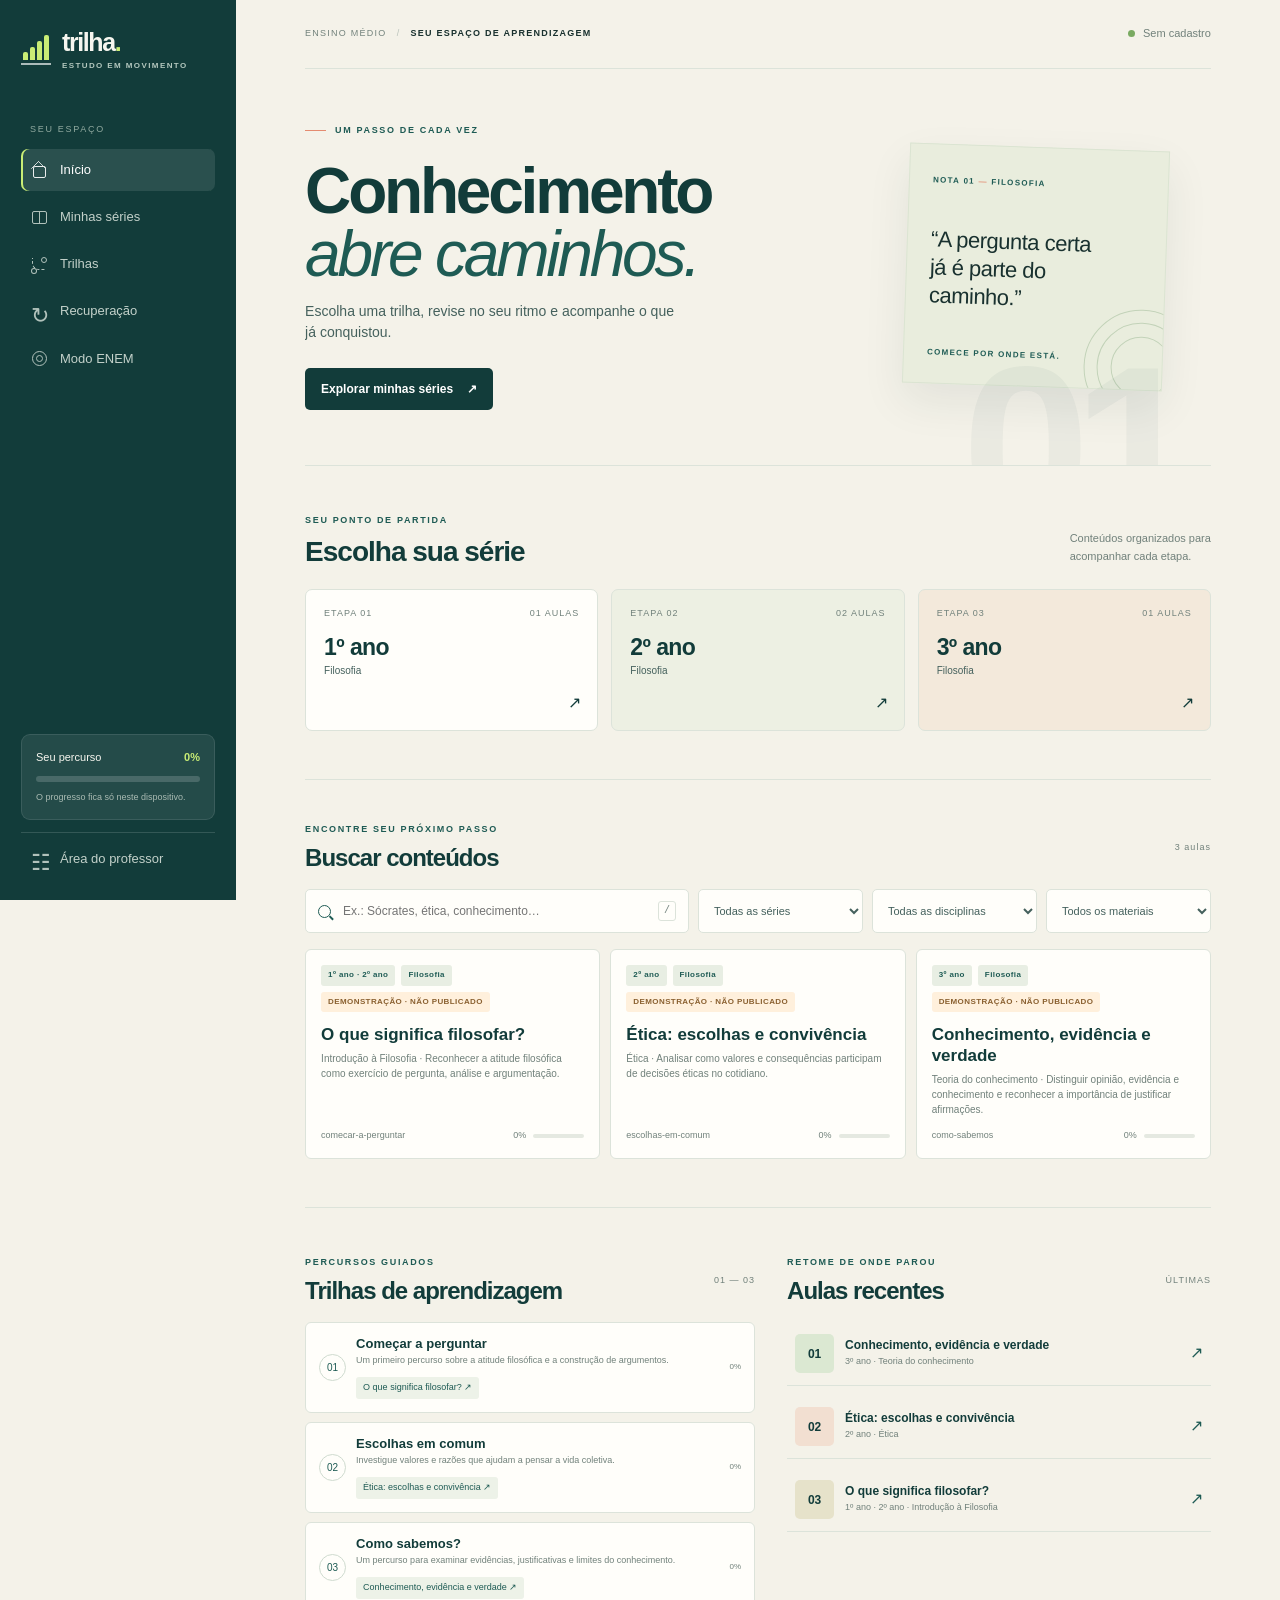
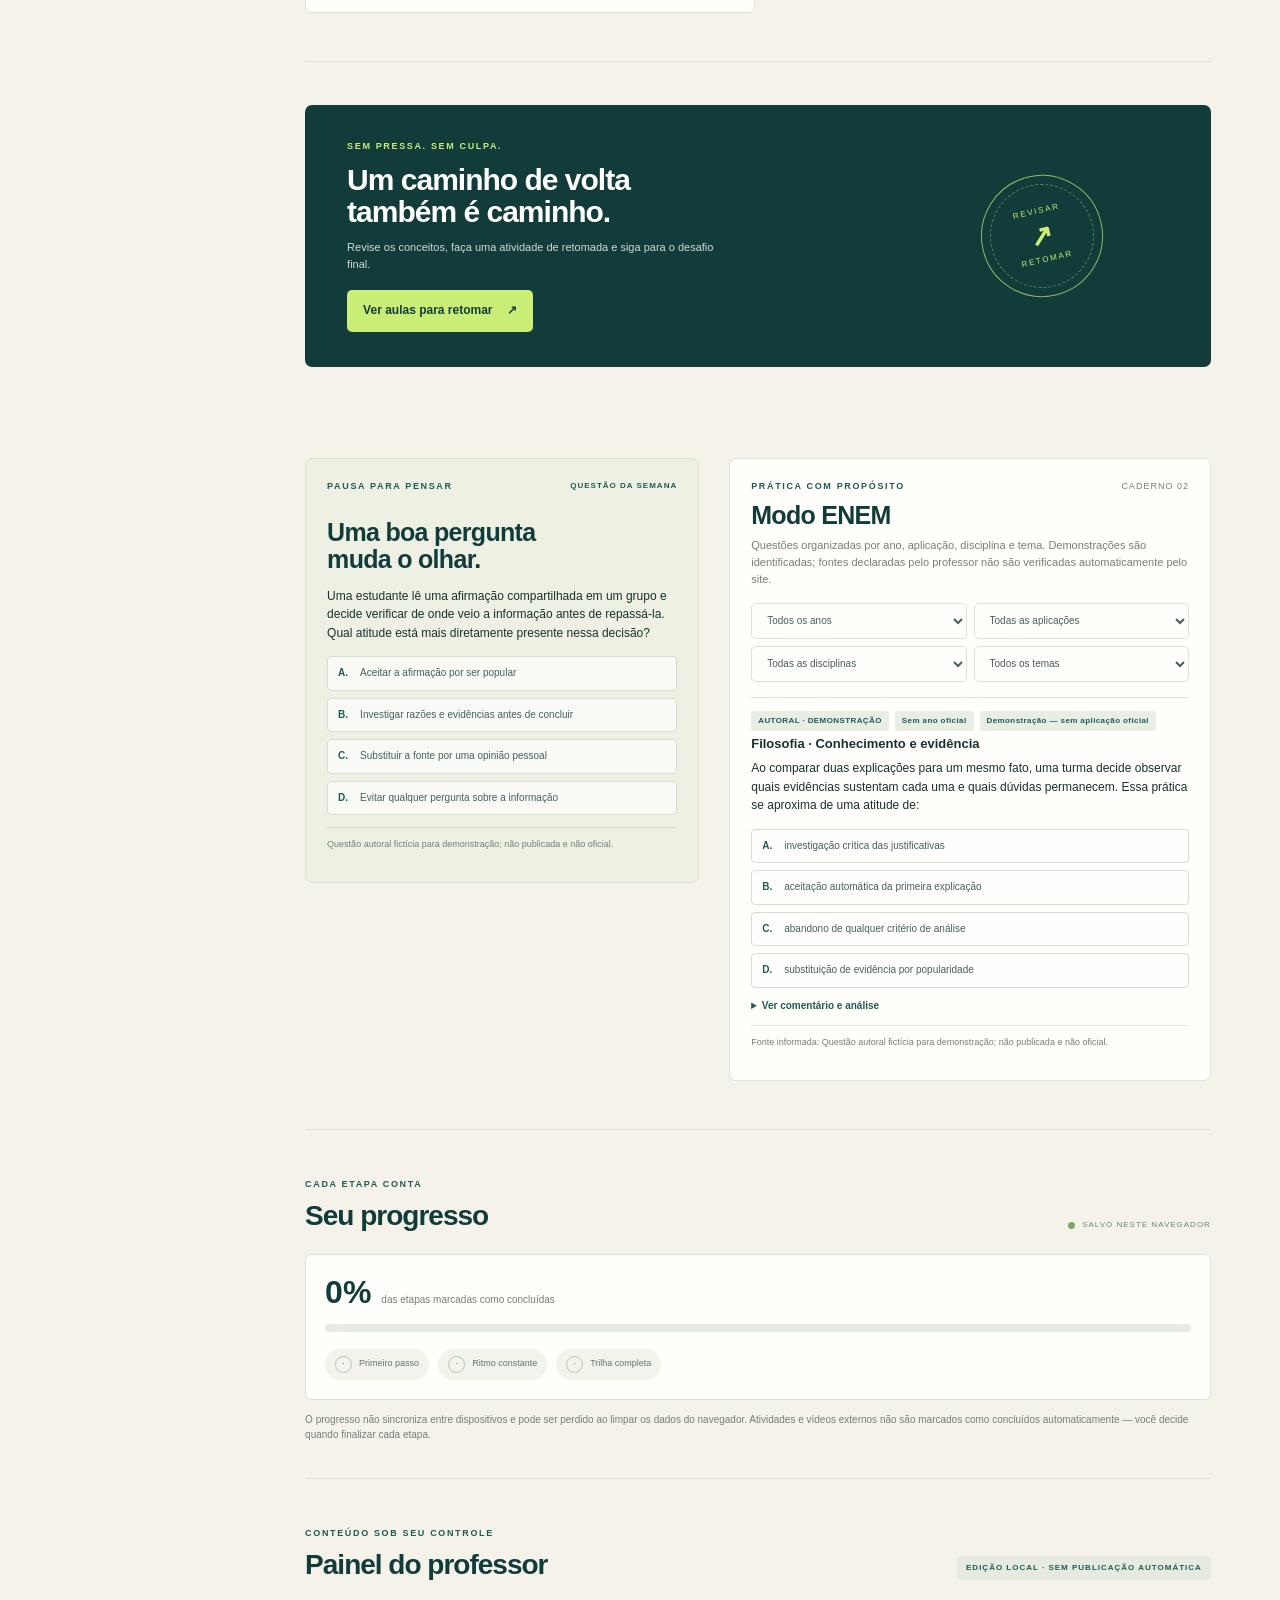
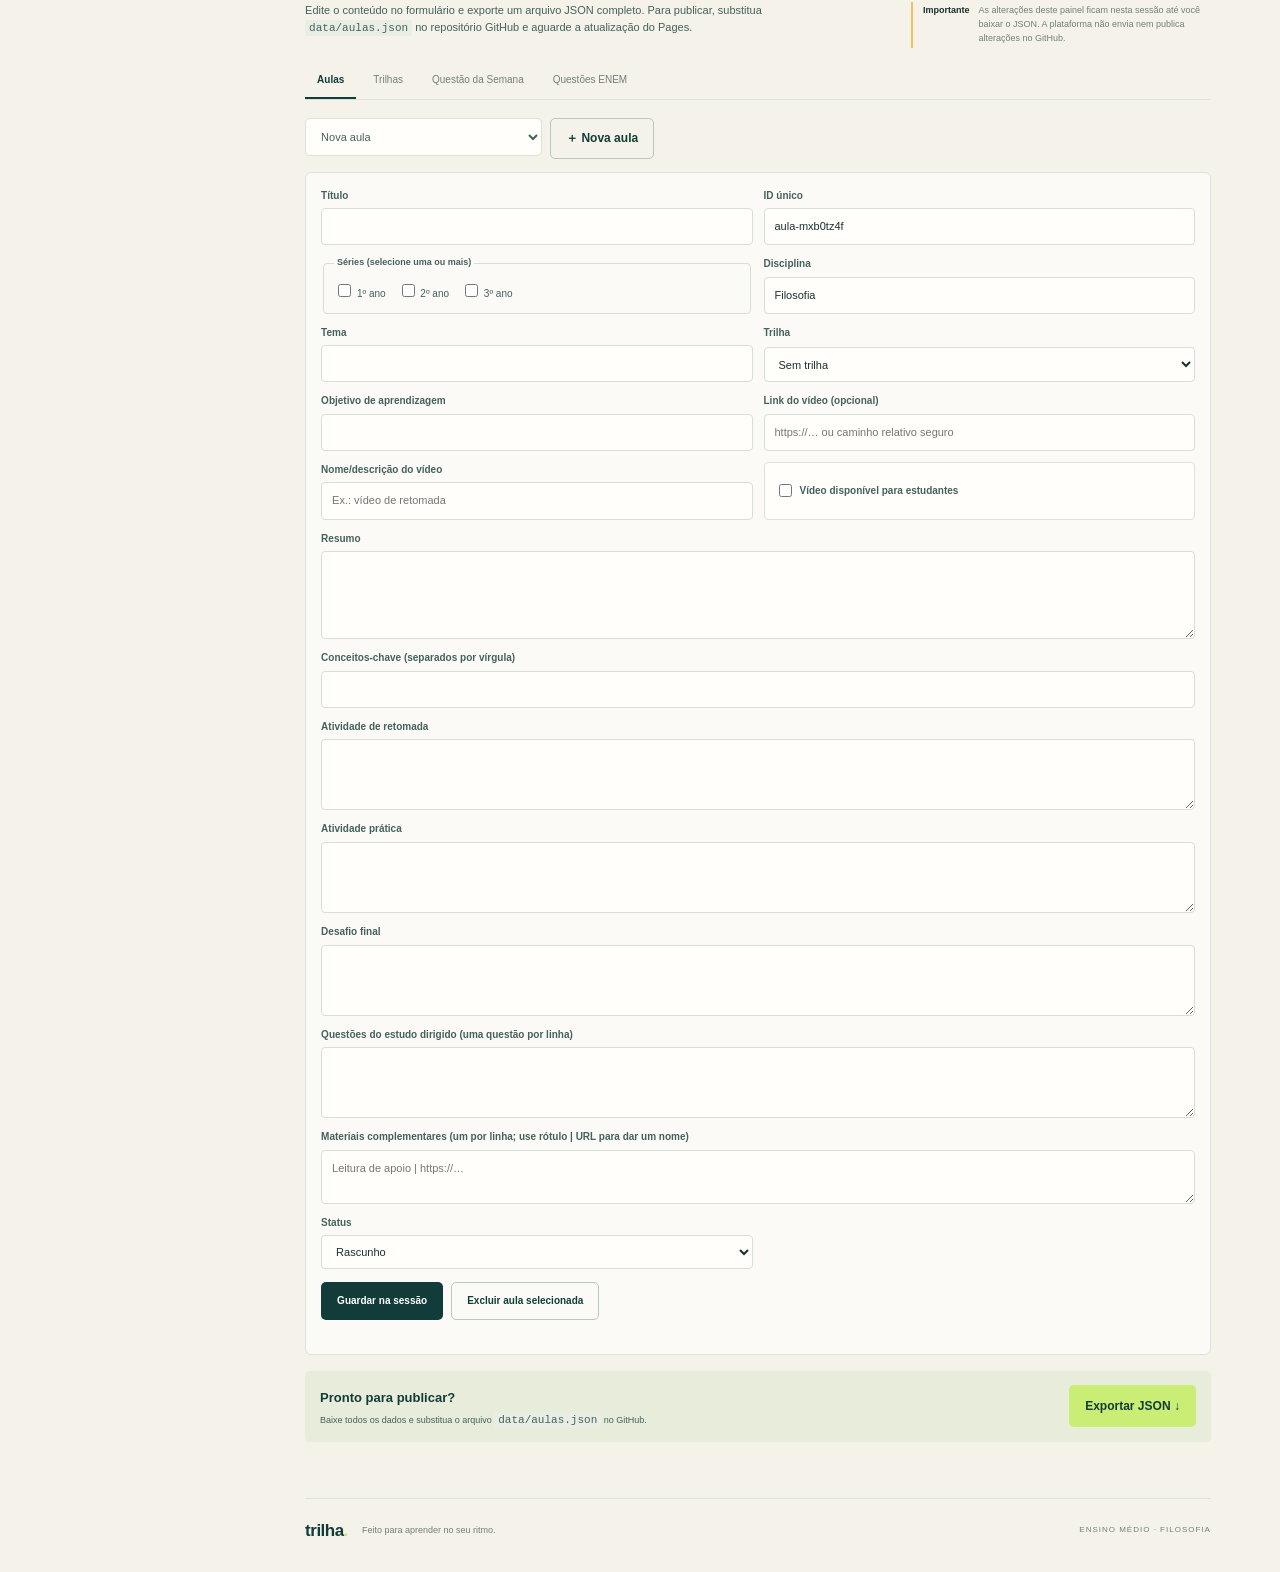
==== index.html @ 4a71173e "Build Trilha static learning platform" ====
<!doctype html>
<html lang="pt-BR">
<head>
  <meta charset="utf-8">
  <meta name="viewport" content="width=device-width, initial-scale=1">
  <meta name="theme-color" content="#123c3a">
  <meta name="description" content="Trilhas de estudo, revisão e prática para o Ensino Médio.">
  <title>Trilha — aprender no seu ritmo</title>
  <link rel="icon" href="assets/trilha-mark.svg" type="image/svg+xml">
  <link rel="stylesheet" href="css/styles.css">
  <script src="js/app.js" defer></script>
</head>
<body>
  <a class="skip-link" href="#conteudo">Pular para o conteúdo</a>
  <div class="app-shell">
    <aside class="sidebar" aria-label="Navegação principal">
      <a class="brand" href="./" aria-label="Trilha — início">
        <span class="brand-mark" aria-hidden="true"><i></i><i></i><i></i><i></i></span>
        <span>trilha<span class="brand-period">.</span><small>ESTUDO EM MOVIMENTO</small></span>
      </a>
      <div class="nav-caption">SEU ESPAÇO</div>
      <nav class="primary-nav">
        <a class="nav-link active" href="#inicio"><span class="nav-icon icon-home" aria-hidden="true"></span>Início</a>
        <a class="nav-link" href="#series"><span class="nav-icon icon-book" aria-hidden="true"></span>Minhas séries</a>
        <a class="nav-link" href="#trilhas"><span class="nav-icon icon-path" aria-hidden="true"></span>Trilhas</a>
        <a class="nav-link" href="#recuperacao"><span class="nav-icon icon-refresh" aria-hidden="true"></span>Recuperação</a>
        <a class="nav-link" href="#enem"><span class="nav-icon icon-target" aria-hidden="true"></span>Modo ENEM</a>
      </nav>
      <div class="sidebar-bottom">
        <div class="mini-progress">
          <div class="mini-progress-top"><span>Seu percurso</span><strong id="sidebar-progress">0%</strong></div>
          <div class="progress-track"><span id="sidebar-progress-bar"></span></div>
          <p>O progresso fica só neste dispositivo.</p>
        </div>
        <a class="teacher-link" href="#professor"><span class="nav-icon icon-sliders" aria-hidden="true"></span>Área do professor</a>
      </div>
    </aside>

    <main id="conteudo" class="main-content">
      <header class="topbar" id="inicio">
        <div class="breadcrumbs"><span>ENSINO MÉDIO</span><span class="crumb-dot">/</span><strong>SEU ESPAÇO DE APRENDIZAGEM</strong></div>
        <div class="topbar-right"><span class="status-dot"></span><span>Sem cadastro</span><button class="menu-toggle" type="button" aria-label="Abrir navegação" aria-expanded="false">Menu</button></div>
      </header>

      <section class="hero-section">
        <div class="hero-copy">
          <span class="eyebrow"><span class="eyebrow-line"></span> UM PASSO DE CADA VEZ</span>
          <h1>Conhecimento<br><em>abre caminhos.</em></h1>
          <p>Escolha uma trilha, revise no seu ritmo e acompanhe o que já conquistou.</p>
          <a class="button button-dark" href="#series">Explorar minhas séries <span aria-hidden="true">↗</span></a>
        </div>
        <div class="hero-note" aria-label="Lembrete de estudo">
          <span class="note-index">NOTA 01 <span>—</span> FILOSOFIA</span>
          <p>“A pergunta certa<br>já é parte do caminho.”</p>
          <span class="note-foot">COMECE POR ONDE ESTÁ.</span>
          <span class="note-orbit" aria-hidden="true"></span>
        </div>
        <div class="hero-number" aria-hidden="true">01</div>
      </section>

      <section class="section-block series-block" id="series">
        <div class="section-heading">
          <div><span class="eyebrow">SEU PONTO DE PARTIDA</span><h2>Escolha sua série</h2></div>
          <p>Conteúdos organizados para<br>acompanhar cada etapa.</p>
        </div>
        <div class="series-grid" id="series-grid" aria-live="polite"></div>
      </section>

      <section class="section-block search-section" id="buscar">
        <div class="section-heading compact-heading">
          <div><span class="eyebrow">ENCONTRE SEU PRÓXIMO PASSO</span><h2>Buscar conteúdos</h2></div>
          <span class="result-count" id="search-count">Todos os conteúdos</span>
        </div>
        <form id="search-form" class="search-tools" role="search">
          <label class="search-box"><span class="search-symbol" aria-hidden="true"></span><span class="sr-only">Buscar por tema, filósofo ou palavra-chave</span><input id="search-input" type="search" placeholder="Ex.: Sócrates, ética, conhecimento…" autocomplete="off"><kbd>/</kbd></label>
          <label class="filter-label"><span class="sr-only">Filtrar por série</span><select id="filter-grade"><option value="">Todas as séries</option><option value="1º ano">1º ano</option><option value="2º ano">2º ano</option><option value="3º ano">3º ano</option></select></label>
          <label class="filter-label"><span class="sr-only">Filtrar por disciplina</span><select id="filter-subject"><option value="">Todas as disciplinas</option></select></label>
          <label class="filter-label"><span class="sr-only">Filtrar por material</span><select id="filter-type"><option value="">Todos os materiais</option><option value="vídeo">Vídeo</option><option value="atividade">Atividade</option><option value="resumo">Resumo</option><option value="recuperação">Recuperação</option><option value="desafio">Desafio</option><option value="material">Material complementar</option></select></label>
        </form>
        <div id="search-results" class="lesson-list" aria-live="polite"></div>
      </section>

      <section class="section-block dashboard-grid">
        <div class="section-column" id="trilhas">
          <div class="section-heading compact-heading"><div><span class="eyebrow">PERCURSOS GUIADOS</span><h2>Trilhas de aprendizagem</h2></div><span class="section-index">01 — 03</span></div>
          <div id="tracks-list" class="track-list"></div>
        </div>
        <div class="section-column recent-column">
          <div class="section-heading compact-heading"><div><span class="eyebrow">RETOME DE ONDE PAROU</span><h2>Aulas recentes</h2></div><span class="section-index">ÚLTIMAS</span></div>
          <div id="recent-lessons" class="recent-list"></div>
        </div>
      </section>

      <section class="section-block recovery-section" id="recuperacao">
        <div class="recovery-copy"><span class="eyebrow eyebrow-light">SEM PRESSA. SEM CULPA.</span><h2>Um caminho de volta<br>também é caminho.</h2><p>Revise os conceitos, faça uma atividade de retomada e siga para o desafio final.</p><a class="button button-light" href="#buscar" data-filter-recovery>Ver aulas para retomar <span aria-hidden="true">↗</span></a></div>
        <div class="recovery-stamp" aria-hidden="true"><span>REVISAR</span><b>↗</b><span>RETOMAR</span></div>
      </section>

      <section class="section-block question-enem-grid">
        <div class="weekly-card" id="questao-semana">
          <div class="card-topline"><span class="eyebrow">PAUSA PARA PENSAR</span><span class="week-tag">QUESTÃO DA SEMANA</span></div>
          <h2>Uma boa pergunta<br>muda o olhar.</h2>
          <div id="weekly-question"></div>
        </div>
        <div class="enem-card" id="enem">
          <div class="card-topline"><span class="eyebrow">PRÁTICA COM PROPÓSITO</span><span class="section-index">CADERNO 02</span></div>
          <h2>Modo ENEM</h2>
          <p>Questões organizadas por ano, aplicação, disciplina e tema. Demonstrações são identificadas; fontes declaradas pelo professor não são verificadas automaticamente pelo site.</p>
          <div class="enem-filters">
            <label><span class="sr-only">Filtrar questões ENEM por ano</span><select id="enem-year"><option value="">Todos os anos</option></select></label>
            <label><span class="sr-only">Filtrar questões ENEM por aplicação</span><select id="enem-application"><option value="">Todas as aplicações</option></select></label>
            <label><span class="sr-only">Filtrar questões ENEM por disciplina</span><select id="enem-subject"><option value="">Todas as disciplinas</option></select></label>
            <label><span class="sr-only">Filtrar questões ENEM por tema</span><select id="enem-topic"><option value="">Todos os temas</option></select></label>
          </div>
          <div id="enem-questions" class="enem-question-list"></div>
        </div>
      </section>

      <section class="section-block progress-section" id="progresso">
        <div class="section-heading"><div><span class="eyebrow">CADA ETAPA CONTA</span><h2>Seu progresso</h2></div><span class="local-label"><span class="status-dot"></span> SALVO NESTE NAVEGADOR</span></div>
        <div class="progress-panel"><div class="progress-summary"><strong id="progress-percent">0%</strong><span>das etapas marcadas como concluídas</span></div><div class="progress-track progress-track-large"><span id="overall-progress-bar"></span></div><div class="achievement-row" id="achievements"></div></div>
        <p class="privacy-note">O progresso não sincroniza entre dispositivos e pode ser perdido ao limpar os dados do navegador. Atividades e vídeos externos não são marcados como concluídos automaticamente — você decide quando finalizar cada etapa.</p>
      </section>

      <section class="section-block teacher-section" id="professor">
        <div class="section-heading"><div><span class="eyebrow">CONTEÚDO SOB SEU CONTROLE</span><h2>Painel do professor</h2></div><span class="teacher-tag">EDIÇÃO LOCAL · SEM PUBLICAÇÃO AUTOMÁTICA</span></div>
        <div class="teacher-intro"><p>Edite o conteúdo no formulário e exporte um arquivo JSON completo. Para publicar, substitua <code>data/aulas.json</code> no repositório GitHub e aguarde a atualização do Pages.</p><div class="teacher-warning"><strong>Importante</strong><span>As alterações deste painel ficam nesta sessão até você baixar o JSON. A plataforma não envia nem publica alterações no GitHub.</span></div></div>
        <div class="teacher-tabs" role="tablist" aria-label="Ferramentas do professor"><button class="teacher-tab active" id="tab-lessons" type="button" role="tab" aria-controls="panel-lessons" aria-selected="true" tabindex="0" data-tab="lessons">Aulas</button><button class="teacher-tab" id="tab-tracks" type="button" role="tab" aria-controls="panel-tracks" aria-selected="false" tabindex="-1" data-tab="tracks">Trilhas</button><button class="teacher-tab" id="tab-weekly" type="button" role="tab" aria-controls="panel-weekly" aria-selected="false" tabindex="-1" data-tab="weekly">Questão da Semana</button><button class="teacher-tab" id="tab-enem-editor" type="button" role="tab" aria-controls="panel-enem-editor" aria-selected="false" tabindex="-1" data-tab="enem-editor">Questões ENEM</button></div>
        <div class="teacher-panel active" id="panel-lessons" role="tabpanel" aria-labelledby="tab-lessons" tabindex="0">
          <div class="editor-toolbar"><label class="filter-label"><span class="sr-only">Selecionar aula para editar</span><select id="edit-lesson-select"><option value="">Nova aula</option></select></label><button class="button button-outline" id="new-lesson-button" type="button">＋ Nova aula</button></div>
          <form id="lesson-form" class="editor-form">
            <div class="form-grid">
              <label>Título<input name="title" required maxlength="120"></label><label>ID único<input name="id" required pattern="[a-z0-9-]+" title="Use letras minúsculas, números e hífens" maxlength="80"></label>
              <fieldset class="grade-field"><legend>Séries (selecione uma ou mais)</legend><label><input type="checkbox" name="grades" value="1º ano"> 1º ano</label><label><input type="checkbox" name="grades" value="2º ano"> 2º ano</label><label><input type="checkbox" name="grades" value="3º ano"> 3º ano</label></fieldset>
              <label>Disciplina<input name="discipline" required value="Filosofia"></label><label>Tema<input name="topic" required></label><label>Trilha<select name="trackId" id="lesson-track-select"><option value="">Sem trilha</option></select></label><label>Objetivo de aprendizagem<input name="objective"></label>
              <label>Link do vídeo (opcional)<input name="videoUrl" type="text" placeholder="https://… ou caminho relativo seguro"></label><label>Nome/descrição do vídeo<input name="videoLabel" placeholder="Ex.: vídeo de retomada"></label><label class="video-published-field"><input name="videoPublished" type="checkbox"> Vídeo disponível para estudantes</label>
              <label class="full-field">Resumo<textarea name="summary" rows="4" required></textarea></label><label class="full-field">Conceitos-chave (separados por vírgula)<input name="keyConcepts"></label>
              <label class="full-field">Atividade de retomada<textarea name="recovery" rows="3"></textarea></label><label class="full-field">Atividade prática<textarea name="activity" rows="3"></textarea></label><label class="full-field">Desafio final<textarea name="challenge" rows="3"></textarea></label>
              <label class="full-field">Questões do estudo dirigido (uma questão por linha)<textarea name="studyQuestions" rows="3"></textarea></label><label class="full-field">Materiais complementares (um por linha; use rótulo | URL para dar um nome)<textarea name="materials" rows="2" placeholder="Leitura de apoio | https://…"></textarea></label>
              <label>Status<select name="status"><option value="demo">Demonstração</option><option value="published">Publicado</option><option value="draft">Rascunho</option></select></label>
            </div>
            <div class="form-actions"><button class="button button-dark" type="submit">Guardar na sessão</button><button class="button button-outline" type="button" id="delete-lesson-button">Excluir aula selecionada</button></div>
            <p class="form-feedback" id="lesson-feedback" aria-live="polite"></p>
          </form>
        </div>
        <div class="teacher-panel" id="panel-tracks" role="tabpanel" aria-labelledby="tab-tracks" tabindex="0" hidden>
          <div class="editor-toolbar"><label class="filter-label"><span class="sr-only">Selecionar trilha para editar</span><select id="edit-track-select"><option value="">Nova trilha</option></select></label><button class="button button-outline" id="new-track-button" type="button">＋ Nova trilha</button></div>
          <form id="track-form" class="editor-form"><div class="form-grid"><label>ID único<input name="id" required pattern="[a-z0-9-]+" title="Use letras minúsculas, números e hífens"></label><label>Título<input name="title" required maxlength="120"></label><label>Disciplina<input name="discipline" required></label><fieldset class="grade-field"><legend>Séries desta trilha</legend><label><input type="checkbox" name="trackGrades" value="1º ano"> 1º ano</label><label><input type="checkbox" name="trackGrades" value="2º ano"> 2º ano</label><label><input type="checkbox" name="trackGrades" value="3º ano"> 3º ano</label></fieldset><label class="full-field">Descrição<textarea name="description" rows="3"></textarea></label><fieldset class="grade-field full-field"><legend>Aulas da trilha (uma aula pode pertencer a uma trilha)</legend><div id="track-lesson-options" class="track-lesson-options"></div></fieldset><label>Status<select name="status"><option value="demo">Demonstração</option><option value="published">Publicado</option><option value="draft">Rascunho</option></select></label></div><div class="form-actions"><button class="button button-dark" type="submit">Guardar trilha na sessão</button><button class="button button-outline" id="delete-track-button" type="button">Excluir trilha selecionada</button></div><p class="form-feedback" id="track-feedback" aria-live="polite"></p></form>
        </div>
        <div class="teacher-panel" id="panel-weekly" role="tabpanel" aria-labelledby="tab-weekly" tabindex="0" hidden>
          <form id="weekly-form" class="editor-form"><div class="form-grid"><label class="full-field">Enunciado<textarea name="prompt" rows="3" required></textarea></label><label class="full-field">Alternativas (uma por linha)<textarea name="options" rows="4" required></textarea></label><label>Índice da resposta correta (começa em 1)<input name="correctIndex" type="number" min="1" required></label><label>Fonte ou identificação da demonstração<input name="source" required></label><label class="full-field">Comentário explicativo<textarea name="explanation" rows="3" required></textarea></label></div><div class="form-actions"><button class="button button-dark" type="submit">Atualizar questão</button></div><p class="form-feedback" id="weekly-feedback" aria-live="polite"></p></form>
        </div>
        <div class="teacher-panel" id="panel-enem-editor" role="tabpanel" aria-labelledby="tab-enem-editor" tabindex="0" hidden>
          <form id="enem-form" class="editor-form"><div class="form-grid"><label class="full-field">Enunciado<textarea name="prompt" rows="3" required></textarea></label><label class="full-field">Alternativas (uma por linha)<textarea name="options" rows="4" required></textarea></label><label>Índice da resposta correta<input name="correctIndex" type="number" min="1" required></label><label>Ano (vazio se autoral)<input name="year" type="number" min="1998" max="2100"></label><label>Aplicação<input name="application" placeholder="Ex.: regular, PPL, digital"></label><label>Disciplina<input name="discipline" required></label><label>Tema<input name="topic" required></label><label>Tipo<select name="provenance"><option value="autoral">Questão autoral</option><option value="oficial">Declarada oficial</option></select></label><label class="full-field">Referência da fonte (oficial: INEP/domínio gov.br + ENEM + ano + nº da questão/item; não verificada automaticamente)<input name="source" placeholder="INEP, ENEM 2024, aplicação regular, caderno 1, questão 12; ou URL gov.br com referência do item"></label><label class="full-field">Comentário explicativo<textarea name="explanation" rows="3"></textarea></label><label class="full-field">Análise das alternativas (uma por linha; opcional)<textarea name="analysis" rows="3"></textarea></label></div><div class="form-actions"><button class="button button-dark" type="submit">Adicionar questão</button></div><p class="form-feedback" id="enem-feedback" aria-live="polite"></p></form><div id="teacher-enem-list" class="teacher-enem-list"></div></div>
        <div class="export-row"><div><strong>Pronto para publicar?</strong><p>Baixe todos os dados e substitua o arquivo <code>data/aulas.json</code> no GitHub.</p></div><button class="button button-accent" id="export-json" type="button">Exportar JSON ↓</button></div>
        <div id="export-feedback" class="export-feedback" role="status" aria-live="polite"></div>
      </section>

      <footer class="site-footer"><a class="footer-brand" href="./">trilha<span>.</span></a><p>Feito para aprender no seu ritmo.</p><span>ENSINO MÉDIO · FILOSOFIA</span></footer>
    </main>
  </div>
</body>
</html>
---- css/styles.css ----
:root{--ink:#19312f;--ink-2:#45615d;--green:#123c3a;--green-2:#1e5b54;--lime:#c9ed75;--paper:#f4f2e9;--white:#fffefa;--line:#dce3da;--coral:#e48b70;--ochre:#efc45f;--muted:#71817b;--shadow:0 18px 44px rgba(22,53,49,.08);--sans:Inter,"Avenir Next",Avenir,"Segoe UI",sans-serif;--display:Outfit,"Avenir Next",Avenir,"Segoe UI",sans-serif}
*{box-sizing:border-box}html{scroll-behavior:smooth;scroll-padding-top:88px}body{margin:0;background:var(--paper);color:var(--ink);font:16px/1.55 var(--sans);-webkit-font-smoothing:antialiased}a{color:inherit}button,input,select,textarea{font:inherit}button,a,select,input{outline-offset:3px}button{cursor:pointer}.skip-link{position:fixed;left:12px;top:-60px;z-index:1000;padding:10px 14px;background:var(--lime);color:var(--green)}.skip-link:focus{top:12px}.sr-only{position:absolute;width:1px;height:1px;padding:0;margin:-1px;overflow:hidden;clip:rect(0,0,0,0);white-space:nowrap;border:0}.app-shell{min-height:100vh}.sidebar{width:236px;position:fixed;inset:0 auto 0 0;background:var(--green);color:#f7f6ef;display:flex;flex-direction:column;padding:30px 21px 20px;z-index:20}.brand{display:flex;align-items:center;gap:11px;text-decoration:none;font:700 25px/1 var(--display);letter-spacing:-1.4px}.brand small{display:block;margin-top:7px;color:#b4c8bf;font:600 8px/1 var(--sans);letter-spacing:1.4px}.brand-period,.footer-brand span{color:var(--lime)}.brand-mark{width:30px;height:30px;display:flex;align-items:flex-end;gap:2px;border-bottom:2px solid rgba(255,255,255,.65);padding:0 2px 3px}.brand-mark i{display:block;width:5px;background:var(--lime);border-radius:2px 2px 0 0}.brand-mark i:nth-child(1){height:8px}.brand-mark i:nth-child(2){height:13px}.brand-mark i:nth-child(3){height:19px}.brand-mark i:nth-child(4){height:25px}.nav-caption{font-size:9px;letter-spacing:1.7px;color:#91aaa0;margin:53px 0 12px 9px}.primary-nav{display:grid;gap:5px}.nav-link,.teacher-link{display:flex;align-items:center;gap:12px;padding:11px 10px;text-decoration:none;color:#c3d1ca;border-radius:7px;font-size:13px;transition:background .16s,color .16s}.nav-link:hover,.nav-link.active{background:rgba(255,255,255,.1);color:#fff}.nav-link.active{box-shadow:inset 2px 0 var(--lime)}.nav-icon{display:inline-block;position:relative;width:17px;height:17px;flex:none;opacity:.9}.icon-home:before{content:"";position:absolute;inset:4px 2px 1px;border:1.5px solid currentColor;border-radius:2px}.icon-home:after{content:"";position:absolute;left:2px;top:1px;width:10px;height:10px;border-left:1.5px solid currentColor;border-top:1.5px solid currentColor;transform:rotate(45deg);border-radius:1px}.icon-book:before{content:"";position:absolute;inset:2px 1px;border:1.5px solid currentColor;border-radius:2px}.icon-book:after{content:"";position:absolute;left:8px;top:3px;height:12px;border-left:1px solid currentColor}.icon-path:before{content:"";position:absolute;left:1px;top:2px;width:12px;height:11px;border-left:1.5px dashed currentColor;border-bottom:1.5px dashed currentColor;border-radius:0 0 0 7px}.icon-path:after{content:"";position:absolute;right:1px;top:1px;width:4px;height:4px;border:1px solid currentColor;border-radius:50%;box-shadow:-10px 11px 0 -1px var(--green),-10px 11px 0 0 currentColor}.icon-refresh:before{content:"↻";position:absolute;inset:-4px 0 0;font-size:22px}.icon-target:before{content:"";position:absolute;inset:1px;border:1.5px solid currentColor;border-radius:50%}.icon-target:after{content:"";position:absolute;inset:5px;border:1.5px solid currentColor;border-radius:50%}.icon-sliders:before{content:"☷";position:absolute;inset:-4px 0 0;font-size:22px}.sidebar-bottom{margin-top:auto}.mini-progress{background:rgba(255,255,255,.08);border:1px solid rgba(255,255,255,.1);padding:14px;border-radius:9px;margin-bottom:12px}.mini-progress-top{display:flex;justify-content:space-between;font-size:11px}.mini-progress-top strong{color:var(--lime)}.mini-progress p{margin:9px 0 0;font-size:9px;color:#aabbb3}.progress-track{height:6px;background:rgba(24,49,47,.12);border-radius:99px;overflow:hidden}.mini-progress .progress-track{margin-top:10px;background:rgba(255,255,255,.17)}.progress-track>span{height:100%;width:0;display:block;background:var(--lime);border-radius:99px;transition:width .3s}.teacher-link{border-top:1px solid rgba(255,255,255,.14);border-radius:0;padding-top:16px}.main-content{margin-left:236px;max-width:1510px;padding:0 5.4vw 0}.topbar{height:69px;display:flex;align-items:center;justify-content:space-between;border-bottom:1px solid var(--line);font-size:9px;letter-spacing:1.25px;color:var(--muted)}.breadcrumbs{display:flex;gap:10px;align-items:center}.breadcrumbs strong{color:var(--ink);font-weight:700}.crumb-dot{color:#b8c2ba}.topbar-right{display:flex;align-items:center;gap:8px;letter-spacing:0;font-size:11px}.status-dot{width:7px;height:7px;background:#79aa61;border-radius:50%;display:inline-block}.menu-toggle{display:none}.hero-section{position:relative;min-height:370px;display:flex;align-items:center;justify-content:space-between;overflow:hidden;border-bottom:1px solid var(--line)}.hero-copy{padding:55px 0;position:relative;z-index:1}.eyebrow{display:flex;align-items:center;gap:9px;color:var(--green-2);font-size:9px;font-weight:700;letter-spacing:1.65px}.eyebrow-line{width:21px;height:1px;background:var(--coral)}h1,h2,h3,p{margin-top:0}h1{font:600 clamp(42px,5vw,68px)/.99 var(--display);letter-spacing:-3.2px;margin:22px 0 14px;color:var(--green)}h1 em{font-weight:500;color:var(--green-2)}.hero-copy>p{max-width:370px;color:var(--ink-2);font-size:14px;margin-bottom:24px}.button{border:1px solid transparent;border-radius:5px;min-height:42px;padding:10px 15px;display:inline-flex;align-items:center;justify-content:center;gap:14px;text-decoration:none;font-size:12px;font-weight:650;transition:transform .15s,background .15s,color .15s}.button:hover{transform:translateY(-1px)}.button-dark{background:var(--green);color:#fff}.button-dark:hover{background:var(--green-2)}.button-light{background:var(--lime);color:var(--green)}.button-light:hover{background:#dcf69e}.button-outline{background:transparent;color:var(--green);border-color:#b8c8bd}.button-outline:hover{background:#fffefa}.button-accent{background:var(--lime);color:var(--green)}.hero-note{position:relative;width:260px;min-height:205px;background:#e9eddd;border:1px solid #dbe4d2;padding:21px 23px;transform:rotate(2deg);margin-right:5%;box-shadow:var(--shadow);overflow:hidden}.note-index,.note-foot{font-size:8px;letter-spacing:1.3px;font-weight:700;color:var(--green-2);position:relative;z-index:1}.note-index span{color:var(--coral)}.hero-note p{font:500 22px/1.27 var(--display);letter-spacing:-.5px;margin:35px 0 28px;position:relative;z-index:1}.note-orbit{position:absolute;width:115px;height:115px;border:1px solid #c3d3b9;border-radius:50%;right:-37px;bottom:-35px}.note-orbit:after,.note-orbit:before{content:"";position:absolute;border:1px solid #c3d3b9;border-radius:50%;inset:12px}.note-orbit:before{inset:26px}.hero-number{position:absolute;right:3%;bottom:-75px;font:700 230px/.8 var(--display);color:rgba(18,60,58,.045);letter-spacing:-17px;pointer-events:none}.section-block{padding:48px 0;border-bottom:1px solid var(--line)}.section-heading{display:flex;align-items:flex-end;justify-content:space-between;gap:20px;margin-bottom:22px}.section-heading h2{font:600 28px/1.12 var(--display);letter-spacing:-1px;color:var(--green);margin:8px 0 0}.section-heading>p{font-size:11px;line-height:1.6;color:var(--muted);margin:0 0 2px}.series-grid{display:grid;grid-template-columns:repeat(3,minmax(0,1fr));gap:13px}.series-card{min-height:142px;padding:17px 18px 15px;background:var(--white);border:1px solid var(--line);border-radius:7px;text-decoration:none;display:flex;flex-direction:column;position:relative;transition:transform .17s,border .17s,box-shadow .17s}.series-card:hover{transform:translateY(-3px);border-color:#adc6b5;box-shadow:var(--shadow)}.series-card:nth-child(2){background:#edf0e3}.series-card:nth-child(3){background:#f3e9db}.series-card-top{display:flex;justify-content:space-between;font-size:9px;letter-spacing:1px;color:var(--muted)}.series-card strong{font:600 23px var(--display);letter-spacing:-.6px;color:var(--green);margin-top:13px}.series-card small{font-size:10px;color:var(--ink-2);margin-top:2px}.series-arrow{position:absolute;right:16px;bottom:15px;color:var(--green);font-size:16px}.compact-heading{align-items:center;margin-bottom:17px}.compact-heading h2{font-size:24px}.result-count,.section-index{font-size:9px;color:var(--muted);letter-spacing:1px}.search-section{padding-top:43px}.search-tools{display:grid;grid-template-columns:minmax(230px,1fr) repeat(3,minmax(130px,165px));gap:9px;margin-bottom:16px}.search-box{height:44px;background:var(--white);border:1px solid var(--line);border-radius:5px;display:flex;align-items:center;padding:0 12px;gap:10px}.search-symbol{width:13px;height:13px;border:1.5px solid var(--green-2);border-radius:50%;position:relative;flex:none}.search-symbol:after{content:"";position:absolute;width:5px;height:1.5px;background:var(--green-2);right:-4px;bottom:-2px;transform:rotate(45deg)}.search-box input{border:0;outline:0;background:transparent;min-width:0;width:100%;font-size:12px;color:var(--ink)}kbd{border:1px solid var(--line);border-radius:3px;padding:1px 5px;font-size:10px;color:var(--muted)}.filter-label select,.enem-filters select,.editor-toolbar select{width:100%;height:44px;padding:0 28px 0 11px;border:1px solid var(--line);background:var(--white);border-radius:5px;color:var(--ink-2);font-size:11px}.lesson-list{display:grid;grid-template-columns:repeat(3,minmax(0,1fr));gap:10px}.lesson-card{background:var(--white);border:1px solid var(--line);border-radius:6px;padding:15px;display:flex;flex-direction:column;min-height:164px;text-decoration:none;transition:border .15s,transform .15s}.lesson-card:hover{border-color:#9cb5a5;transform:translateY(-2px)}.lesson-meta{display:flex;gap:6px;align-items:center;flex-wrap:wrap}.pill{padding:4px 7px;border-radius:3px;background:#e8eee3;color:var(--green-2);font-size:8px;letter-spacing:.4px;font-weight:700}.pill-demo{background:#fff0dc;color:#8a6030}.lesson-card h3{font:600 17px/1.25 var(--display);margin:12px 0 6px;color:var(--green)}.lesson-card p{font-size:10px;line-height:1.5;color:var(--muted);margin:0 0 12px}.card-foot{display:flex;justify-content:space-between;align-items:center;margin-top:auto;font-size:9px;color:var(--muted)}.card-progress{display:flex;align-items:center;gap:7px}.card-progress .progress-track{width:51px;height:4px;background:#e5e9e1}.card-progress .progress-track span{background:var(--green-2)}.empty-state{padding:18px;background:rgba(255,255,255,.5);border:1px dashed #c5d1c7;border-radius:5px;font-size:12px;color:var(--muted);grid-column:1/-1}.dashboard-grid{display:grid;grid-template-columns:1.03fr .97fr;gap:32px}.section-column{min-width:0}.track-list,.recent-list{display:grid;gap:9px}.track-item{background:var(--white);border:1px solid var(--line);border-radius:6px;padding:13px;display:grid;grid-template-columns:27px 1fr auto;align-items:center;gap:10px}.track-step{width:27px;height:27px;border:1px solid #cfdbcf;border-radius:50%;display:grid;place-items:center;color:var(--green-2);font-size:10px}.track-item h3,.recent-item h3{font:600 13px var(--display);color:var(--green);margin:0 0 3px}.track-item p,.recent-item p{font-size:9px;color:var(--muted);margin:0}.track-side{text-align:right;font-size:8px;color:var(--muted)}.track-item .progress-track{width:52px;height:4px;margin:7px 0 0 auto;background:#e4e9df}.track-item .progress-track span{background:var(--green-2)}.recent-item{display:flex;align-items:center;gap:11px;padding:12px 8px;border-bottom:1px solid var(--line);text-decoration:none}.recent-swatch{width:39px;height:39px;border-radius:5px;background:#dbe8d2;display:grid;place-items:center;color:var(--green);font:600 12px var(--display);flex:none}.recent-item:nth-child(2) .recent-swatch{background:#f2dfd1}.recent-item:nth-child(3) .recent-swatch{background:#e6e2ca}.recent-item h3{font-size:12px}.recent-item:hover h3{ text-decoration:underline}.recent-arrow{margin-left:auto;color:var(--green-2)}.recovery-section{display:flex;align-items:center;justify-content:space-between;background:var(--green);color:white;padding:35px 42px;margin:43px 0;border-radius:7px;position:relative;overflow:hidden;border:0}.eyebrow-light{color:var(--lime)}.recovery-copy h2{font:600 30px/1.08 var(--display);letter-spacing:-1px;margin:10px 0;color:white}.recovery-copy p{font-size:11px;color:#cedbd4;max-width:380px;margin-bottom:17px}.recovery-stamp{width:122px;height:122px;border:1px solid rgba(201,237,117,.7);border-radius:50%;display:flex;flex-direction:column;align-items:center;justify-content:center;color:var(--lime);transform:rotate(-13deg);position:relative;margin-right:8%;font-size:8px;letter-spacing:1.8px}.recovery-stamp:before{content:"";position:absolute;inset:8px;border:1px dashed rgba(201,237,117,.4);border-radius:50%}.recovery-stamp b{font-size:28px;line-height:1.3}.question-enem-grid{display:grid;grid-template-columns:.9fr 1.1fr;gap:30px;align-items:start}.weekly-card,.enem-card{background:var(--white);border:1px solid var(--line);border-radius:7px;padding:21px}.weekly-card{background:#edf0e3}.card-topline{display:flex;justify-content:space-between;align-items:center;gap:12px}.week-tag,.teacher-tag{font-size:8px;letter-spacing:1px;color:var(--green-2);font-weight:700}.weekly-card h2,.enem-card h2{font:600 25px/1.08 var(--display);letter-spacing:-.7px;color:var(--green);margin:25px 0 14px}.weekly-card .question-prompt,.question-item .question-prompt{font-size:12px;line-height:1.55;color:var(--ink);margin-bottom:14px}.options-list{display:grid;gap:7px}.option-button{border:1px solid #d4dfd1;background:rgba(255,255,255,.7);padding:9px 10px;border-radius:4px;text-align:left;color:var(--ink-2);font-size:10px;line-height:1.45;width:100%;display:flex;gap:8px;align-items:flex-start}.option-button:hover{border-color:var(--green-2)}.option-button .option-letter{font-weight:700;color:var(--green-2);min-width:14px}.option-button.selected{border-color:var(--green);background:#e1edcf}.option-button.correct{border-color:#5d8c49;background:#edf7e3}.option-button.incorrect{border-color:#c97a61;background:#fff0e9}.answer-feedback{font-size:10px;margin:10px 0 0;line-height:1.5}.question-source{font-size:9px;color:var(--muted);border-top:1px solid rgba(25,49,47,.12);padding-top:10px;margin-top:12px}.enem-card h2{margin:8px 0}.enem-card>p{font-size:11px;color:var(--muted);line-height:1.55;max-width:530px}.enem-filters{display:grid;grid-template-columns:repeat(2,1fr);gap:7px;margin:15px 0}.enem-filters select{height:36px;font-size:10px}.enem-question-list{display:grid;gap:10px}.question-item{border-top:1px solid var(--line);padding-top:13px}.question-item h3{font:600 13px var(--display);margin:5px 0 8px}.question-item details{font-size:10px;color:var(--muted);margin-top:9px}.question-item summary{cursor:pointer;color:var(--green-2);font-weight:650}.question-analysis{padding-left:15px}.progress-section{padding-bottom:35px}.local-label{font-size:8px;letter-spacing:1px;color:var(--muted);display:flex;align-items:center;gap:7px}.progress-panel{background:var(--white);padding:19px;border:1px solid var(--line);border-radius:6px}.progress-summary{display:flex;gap:10px;align-items:baseline;margin-bottom:13px}.progress-summary strong{font:600 32px var(--display);color:var(--green)}.progress-summary span{font-size:10px;color:var(--muted)}.progress-track-large{height:8px;background:#e7ebe3}.progress-track-large span{background:var(--green-2)}.achievement-row{display:flex;gap:9px;flex-wrap:wrap;margin-top:17px}.achievement{display:flex;align-items:center;gap:7px;padding:7px 10px;border-radius:30px;background:#f2f3eb;color:#64766d;font-size:9px}.achievement-mark{width:17px;height:17px;display:grid;place-items:center;border:1px solid #b8c4b9;border-radius:50%;font-size:9px}.achievement.unlocked{background:#edf4de;color:var(--green);font-weight:650}.achievement.unlocked .achievement-mark{background:var(--lime);border-color:var(--lime)}.privacy-note{font-size:10px;line-height:1.55;color:var(--muted);margin:12px 0 0}.teacher-section{padding-bottom:38px}.teacher-tag{background:#e6eadf;padding:6px 9px;border-radius:4px}.teacher-intro{display:flex;align-items:flex-start;gap:18px;justify-content:space-between}.teacher-intro>p{font-size:11px;color:var(--ink-2);max-width:560px}.teacher-intro code,.export-row code{font:11px ui-monospace,monospace;background:#e9eee4;padding:2px 4px;border-radius:3px}.teacher-warning{display:flex;gap:9px;max-width:300px;border-left:2px solid var(--ochre);padding:2px 0 2px 10px;font-size:9px;color:var(--muted)}.teacher-warning strong{color:var(--ink)}.teacher-tabs{display:flex;gap:5px;border-bottom:1px solid var(--line);margin:14px 0}.teacher-tab{background:transparent;border:0;border-bottom:2px solid transparent;padding:10px 12px;color:var(--muted);font-size:10px}.teacher-tab.active{color:var(--green);border-color:var(--green);font-weight:700}.teacher-panel{padding:4px 0 16px}.teacher-panel[hidden]{display:none}.editor-toolbar{display:flex;gap:8px;margin-bottom:13px}.editor-toolbar select{max-width:245px;height:38px}.editor-toolbar .button{min-height:38px}.editor-form{background:rgba(255,255,255,.66);border:1px solid var(--line);border-radius:6px;padding:15px}.form-grid{display:grid;grid-template-columns:repeat(2,minmax(0,1fr));gap:11px}.form-grid>label{display:grid;gap:5px;font-size:10px;font-weight:650;color:var(--ink-2)}.form-grid input,.form-grid textarea,.form-grid select{width:100%;border:1px solid #d5dfd6;background:#fffefa;border-radius:4px;padding:9px 10px;color:var(--ink);font-size:11px;font-weight:400;resize:vertical}.form-grid input:focus,.form-grid textarea:focus,.form-grid select:focus{outline:2px solid #91b8a0;border-color:transparent}.full-field{grid-column:1/-1}.grade-field{border:1px solid #d5dfd6;border-radius:4px;padding:7px 10px;display:flex;gap:12px;align-items:center;flex-wrap:wrap}.grade-field legend{font-size:9px;color:var(--ink-2);font-weight:650;padding:0 3px}.grade-field label{font-size:10px;color:var(--ink-2)}.grade-field input{width:auto;accent-color:var(--green)}.form-actions{display:flex;gap:8px;margin-top:13px;flex-wrap:wrap}.form-actions .button{font-size:10px;min-height:37px}.form-feedback{font-size:10px;color:var(--green-2);margin:9px 0 0;min-height:1em}.form-feedback.error{color:#a0442e}.teacher-enem-list{display:grid;gap:7px;margin-top:10px}.teacher-enem-row{display:flex;justify-content:space-between;align-items:center;background:var(--white);border:1px solid var(--line);padding:9px 11px;font-size:10px;border-radius:4px}.teacher-enem-row button{border:0;background:transparent;color:#a0442e;font-size:10px}.export-row{display:flex;justify-content:space-between;align-items:center;gap:15px;background:#e7edda;padding:14px 15px;border-radius:5px}.export-row strong{font:600 13px var(--display);color:var(--green)}.export-row p{font-size:9px;color:var(--ink-2);margin:4px 0 0}.export-row .button{flex:none}.export-feedback{font-size:10px;color:var(--green-2);min-height:1em;margin-top:8px}.site-footer{padding:22px 0 30px;display:flex;align-items:center;gap:14px;color:var(--muted);font-size:9px}.footer-brand{font:700 17px var(--display);color:var(--green);text-decoration:none;letter-spacing:-.5px}.site-footer p{margin:0}.site-footer>span{margin-left:auto;font-size:8px;letter-spacing:1px}
/* Página de aula e estudo dirigido */
.lesson-page{min-height:100vh}.lesson-topbar{max-width:1000px;margin:0 auto;height:70px;padding:0 25px;display:flex;align-items:center;justify-content:space-between;border-bottom:1px solid var(--line)}.brand-compact{font-size:21px}.brand-compact .brand-mark{transform:scale(.85);transform-origin:left center;width:27px}.back-link{text-decoration:none;font-size:11px;color:var(--ink-2)}.back-link:hover{text-decoration:underline}.lesson-main{max-width:850px;margin:0 auto;padding:38px 24px 60px}.lesson-hero{padding:18px 0 27px;border-bottom:1px solid var(--line)}.lesson-hero h1{font-size:clamp(36px,6vw,55px);margin:14px 0}.lesson-hero .objective{font-size:13px;max-width:650px;color:var(--ink-2)}.lesson-kicker{display:flex;gap:7px;align-items:center;flex-wrap:wrap}.lesson-kicker .pill{font-size:9px}.lesson-meta-line{font-size:10px;color:var(--muted);margin-top:14px}.steps-panel{margin:22px 0 30px;padding:16px;background:#e8eee0;border-radius:6px}.steps-panel h2{font:600 15px var(--display);margin:0 0 12px;color:var(--green)}.steps-grid{display:grid;grid-template-columns:repeat(4,1fr);gap:8px}.step-button{border:1px solid #cad7c8;background:#fffefa;border-radius:4px;padding:8px;text-align:left;color:var(--ink-2);font-size:10px}.step-button span{display:block;font-size:8px;color:var(--muted);margin-top:3px}.step-button.done{background:var(--green);color:#fff;border-color:var(--green)}.step-button.done span{color:#d7e8c8}.lesson-content-section{padding:21px 0;border-bottom:1px solid var(--line)}.lesson-content-section h2{font:600 21px var(--display);letter-spacing:-.5px;color:var(--green);margin-bottom:10px}.lesson-content-section p,.lesson-content-section li{font-size:12px;line-height:1.7;color:var(--ink-2)}.concept-list{display:flex;gap:7px;flex-wrap:wrap}.concept-chip{background:#e9eee1;border-radius:30px;padding:6px 10px;font-size:10px;color:var(--green-2)}.video-placeholder{background:#e7ebe2;border:1px dashed #aebbaf;min-height:118px;display:grid;place-items:center;text-align:center;border-radius:5px;color:var(--muted);font-size:11px;padding:20px}.video-placeholder strong{display:block;color:var(--green);font:600 13px var(--display);margin-bottom:5px}.lesson-exercise{background:var(--white);border:1px solid var(--line);padding:14px;border-radius:5px}.lesson-exercise h3{font:600 13px var(--display);color:var(--green)}.lesson-action-row{display:flex;justify-content:space-between;align-items:center;gap:10px;padding-top:15px}.lesson-action-row .button{font-size:10px}.lesson-error{padding:35px;background:var(--white);border:1px solid var(--line);border-radius:6px}.lesson-error h1{font-size:32px}.print-heading{display:none}.loading-state{padding:40px 0;color:var(--muted);font-size:12px}
@media(max-width:1100px){.sidebar{width:205px;padding-left:17px;padding-right:17px}.main-content{margin-left:205px;padding:0 4vw}.lesson-list{grid-template-columns:repeat(2,minmax(0,1fr))}.search-tools{grid-template-columns:minmax(190px,1fr) repeat(3,minmax(112px,145px))}.hero-note{margin-right:2%}}
@media(max-width:760px){.sidebar{width:100%;height:62px;inset:0 0 auto;flex-direction:row;align-items:center;padding:0 17px}.brand{font-size:21px}.brand-mark{transform:scale(.82);transform-origin:left center;width:25px}.brand small,.nav-caption,.primary-nav,.sidebar-bottom{display:none}.main-content{margin:62px 0 0;padding:0 20px}.topbar{height:54px}.breadcrumbs{font-size:8px;gap:6px}.topbar-right{font-size:10px}.hero-section{min-height:345px}.hero-copy{padding:42px 0 36px}h1{font-size:clamp(41px,10vw,57px);letter-spacing:-2.6px}.hero-note{width:195px;min-height:155px;margin:0 0 0 10px;padding:15px;position:absolute;right:0;bottom:25px;opacity:.9}.hero-note p{font-size:17px;margin:23px 0 20px}.hero-number{display:none}.hero-copy>p{max-width:280px;font-size:12px}.section-block{padding:35px 0}.section-heading{align-items:flex-start}.section-heading h2{font-size:24px}.section-heading>p{display:none}.series-grid{gap:8px}.series-card{min-height:127px;padding:12px}.series-card strong{font-size:18px}.series-card-top{font-size:8px}.series-card small{font-size:9px;max-width:90px}.series-arrow{right:11px;bottom:10px}.search-tools{grid-template-columns:1fr 1fr}.search-box{grid-column:1/-1}.lesson-list{grid-template-columns:1fr 1fr}.lesson-card{min-height:165px;padding:12px}.lesson-card h3{font-size:15px}.dashboard-grid,.question-enem-grid{grid-template-columns:1fr;gap:26px}.recovery-section{padding:26px 20px;margin:30px 0}.recovery-copy h2{font-size:25px}.recovery-stamp{width:85px;height:85px;margin:0;flex:none;font-size:6px}.recovery-stamp b{font-size:21px}.weekly-card,.enem-card{padding:16px}.weekly-card h2,.enem-card h2{font-size:22px}.teacher-intro{display:block}.teacher-warning{margin-bottom:12px}.teacher-tag{font-size:7px}.teacher-tabs{overflow-x:auto}.teacher-tab{padding:9px;font-size:9px;white-space:nowrap}.form-grid{grid-template-columns:1fr}.full-field{grid-column:auto}.grade-field{grid-column:auto}.site-footer{flex-wrap:wrap}.site-footer>span{width:100%;margin:0}.lesson-topbar{padding:0 15px}.lesson-topbar .button{min-height:35px;padding:7px 9px;font-size:9px}.lesson-topbar .back-link{font-size:10px}.lesson-main{padding:27px 18px 45px}.steps-grid{grid-template-columns:1fr 1fr}}
@media(max-width:420px){.main-content{padding:0 14px}.hero-section{min-height:355px}.hero-copy{align-self:flex-start}.hero-note{bottom:17px;width:180px}.series-grid{grid-template-columns:1fr}.series-card{min-height:100px}.series-card strong{margin-top:8px}.series-card small{max-width:none}.series-arrow{bottom:16px}.lesson-list{grid-template-columns:1fr}.lesson-card{min-height:140px}.recovery-stamp{width:68px;height:68px}.recovery-stamp span{font-size:5px}.recovery-copy p{max-width:245px}.export-row{align-items:flex-start;flex-direction:column}.filter-label select{font-size:10px}.enem-filters{grid-template-columns:1fr 1fr}}
@media(prefers-reduced-motion:reduce){*,*::before,*::after{scroll-behavior:auto!important;transition:none!important;animation:none!important}}
@media print{body{background:#fff;color:#111;font:11pt/1.45 Georgia,serif}.no-print,.steps-panel,.lesson-action-row,.site-footer,.video-placeholder,.web-materials{display:none!important}.lesson-topbar{display:none!important}.lesson-main{max-width:none;margin:0;padding:0}.lesson-hero{padding:0 0 12pt;border-bottom:1px solid #777}.lesson-hero h1{font:700 24pt/1.1 Georgia,serif;letter-spacing:0;color:#111;margin:6pt 0}.lesson-hero .eyebrow{color:#333}.lesson-kicker .pill{border:1px solid #888;background:#fff;color:#111}.lesson-meta-line,.lesson-hero .objective,.lesson-content-section p,.lesson-content-section li{color:#111;font-size:10pt}.lesson-content-section{padding:10pt 0;border-color:#aaa;break-inside:avoid}.lesson-content-section h2{font:700 14pt Georgia,serif;color:#111}.concept-chip{border:1px solid #aaa;background:#fff;color:#111}.lesson-exercise{border:1px solid #777;background:#fff;break-inside:avoid}.print-heading{display:block;font:italic 9pt Georgia,serif;color:#444;margin:0 0 10pt}.print-question{margin:5pt 0 5pt 18pt}a{color:#111;text-decoration:none}.lesson-main::after{content:"Estudo dirigido — Trilha";display:block;margin-top:20pt;padding-top:6pt;border-top:1px solid #aaa;color:#555;font-size:8pt}}

@media(max-width:760px){.menu-toggle{display:inline-flex;align-items:center;justify-content:center;border:1px solid var(--line);background:transparent;color:var(--green);border-radius:4px;padding:4px 8px;font-size:10px}.sidebar.mobile-open{height:auto;min-height:100vh;align-items:flex-start;flex-direction:column;padding:12px 17px 17px;box-shadow:0 12px 35px rgba(10,30,28,.2)}.sidebar.mobile-open .brand{margin-bottom:10px}.sidebar.mobile-open .nav-caption{display:block;margin:13px 0 7px 4px}.sidebar.mobile-open .primary-nav{display:grid;width:100%;grid-template-columns:repeat(2,minmax(0,1fr));gap:4px}.sidebar.mobile-open .nav-link{padding:9px 7px;font-size:11px}.sidebar.mobile-open .sidebar-bottom{display:block;width:100%;margin-top:9px}.sidebar.mobile-open .mini-progress{margin-bottom:3px}}

.video-published-field{display:flex!important;align-items:center;gap:8px;font-size:10px!important;color:var(--ink-2);padding:8px 10px;border:1px solid var(--line);border-radius:4px;background:#fffefa}.video-published-field input{width:auto;accent-color:var(--green)}.track-copy{min-width:0}.track-lessons{display:flex;flex-wrap:wrap;gap:6px;margin-top:9px}.track-lessons a,.track-lessons>span{font-size:9px;color:var(--green-2);background:#edf2e8;padding:4px 7px;border-radius:3px;text-decoration:none}.track-lessons a:hover{text-decoration:underline}.track-lesson-options{display:grid;grid-template-columns:repeat(2,minmax(0,1fr));gap:6px;width:100%}.track-lesson-options label{display:flex;align-items:flex-start;gap:7px;padding:7px;background:#fffefa;border:1px solid var(--line);border-radius:4px;font-size:10px;color:var(--ink-2)}.track-lesson-options input{width:auto;margin-top:2px;accent-color:var(--green)}.track-lesson-options small{display:block;font-size:8px;color:var(--muted);margin-top:2px}.teacher-enem-row button{padding:4px 5px;text-decoration:underline;text-underline-offset:2px}.teacher-enem-row button:hover{color:var(--green-2)}.teacher-tab:focus-visible,.track-lessons a:focus-visible{outline:2px solid var(--green-2)}
@media(max-width:760px){.track-lesson-options{grid-template-columns:1fr}.track-lessons{gap:4px}}
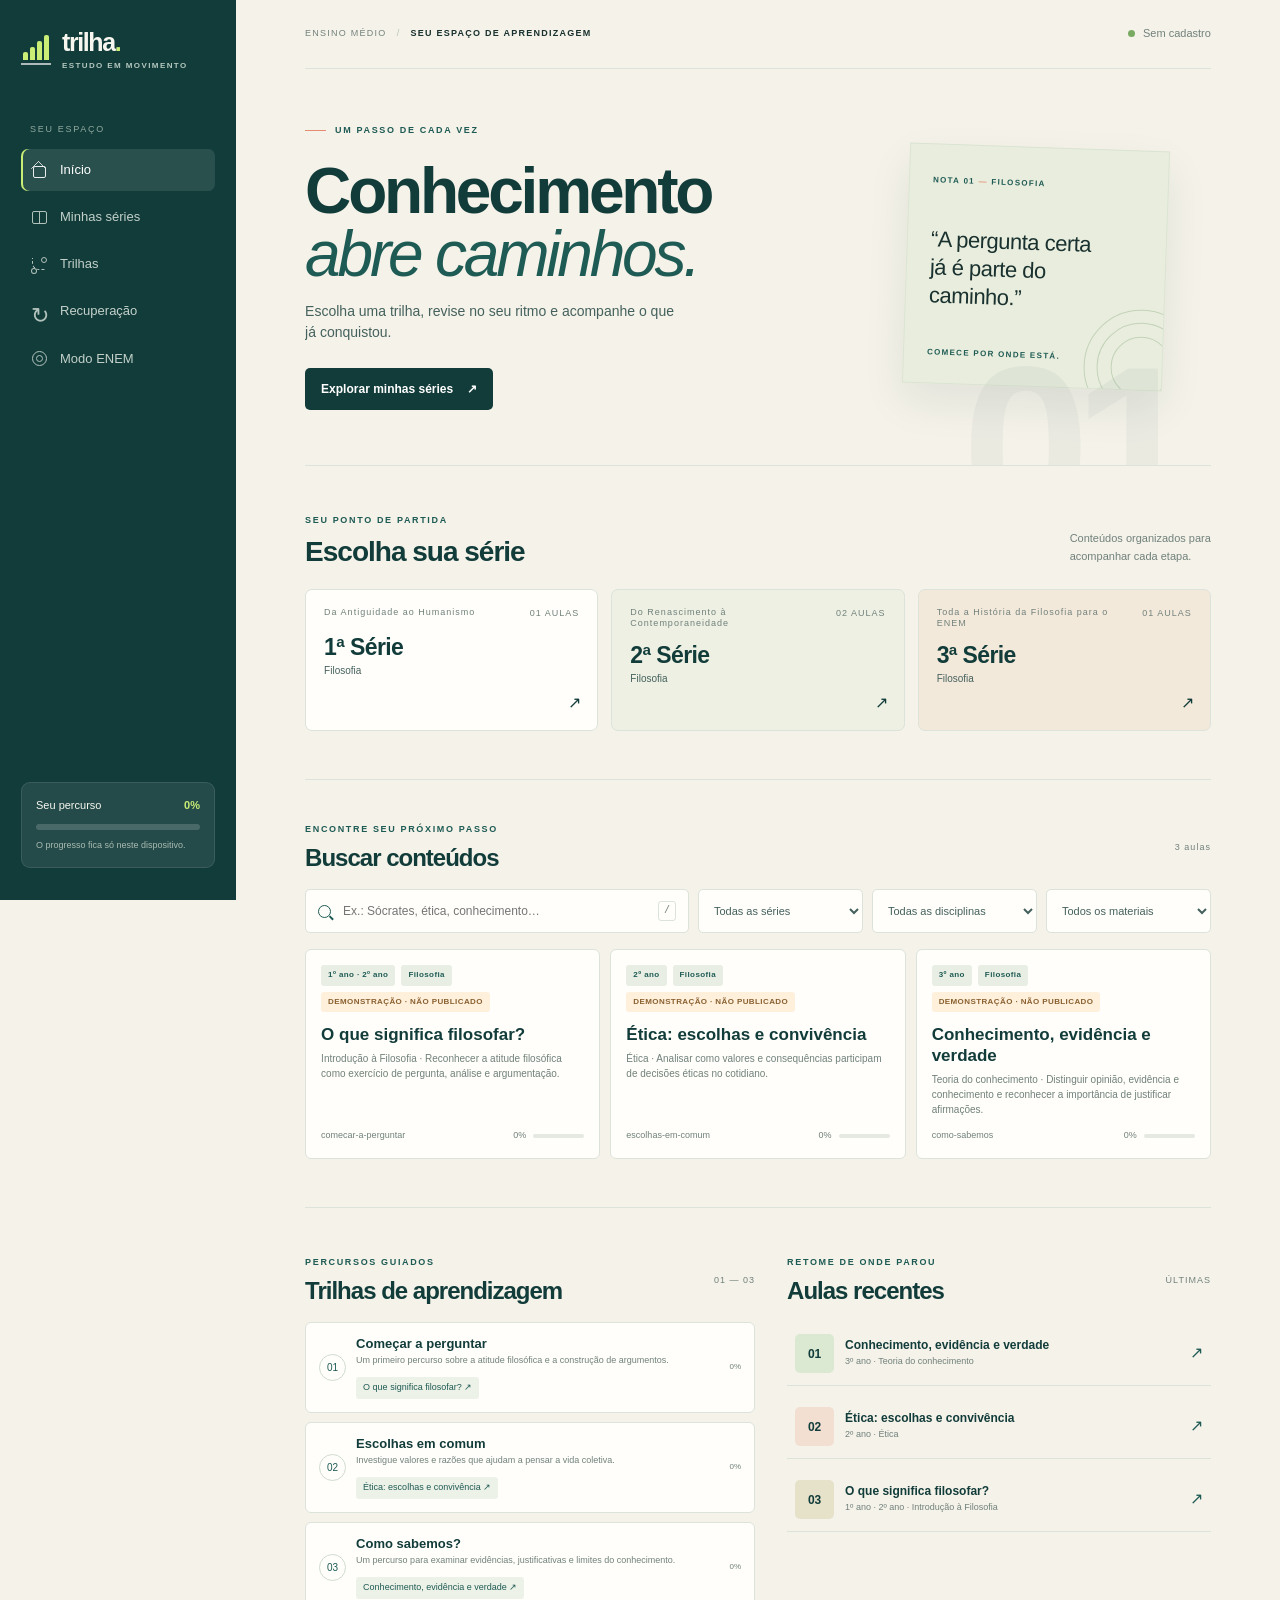
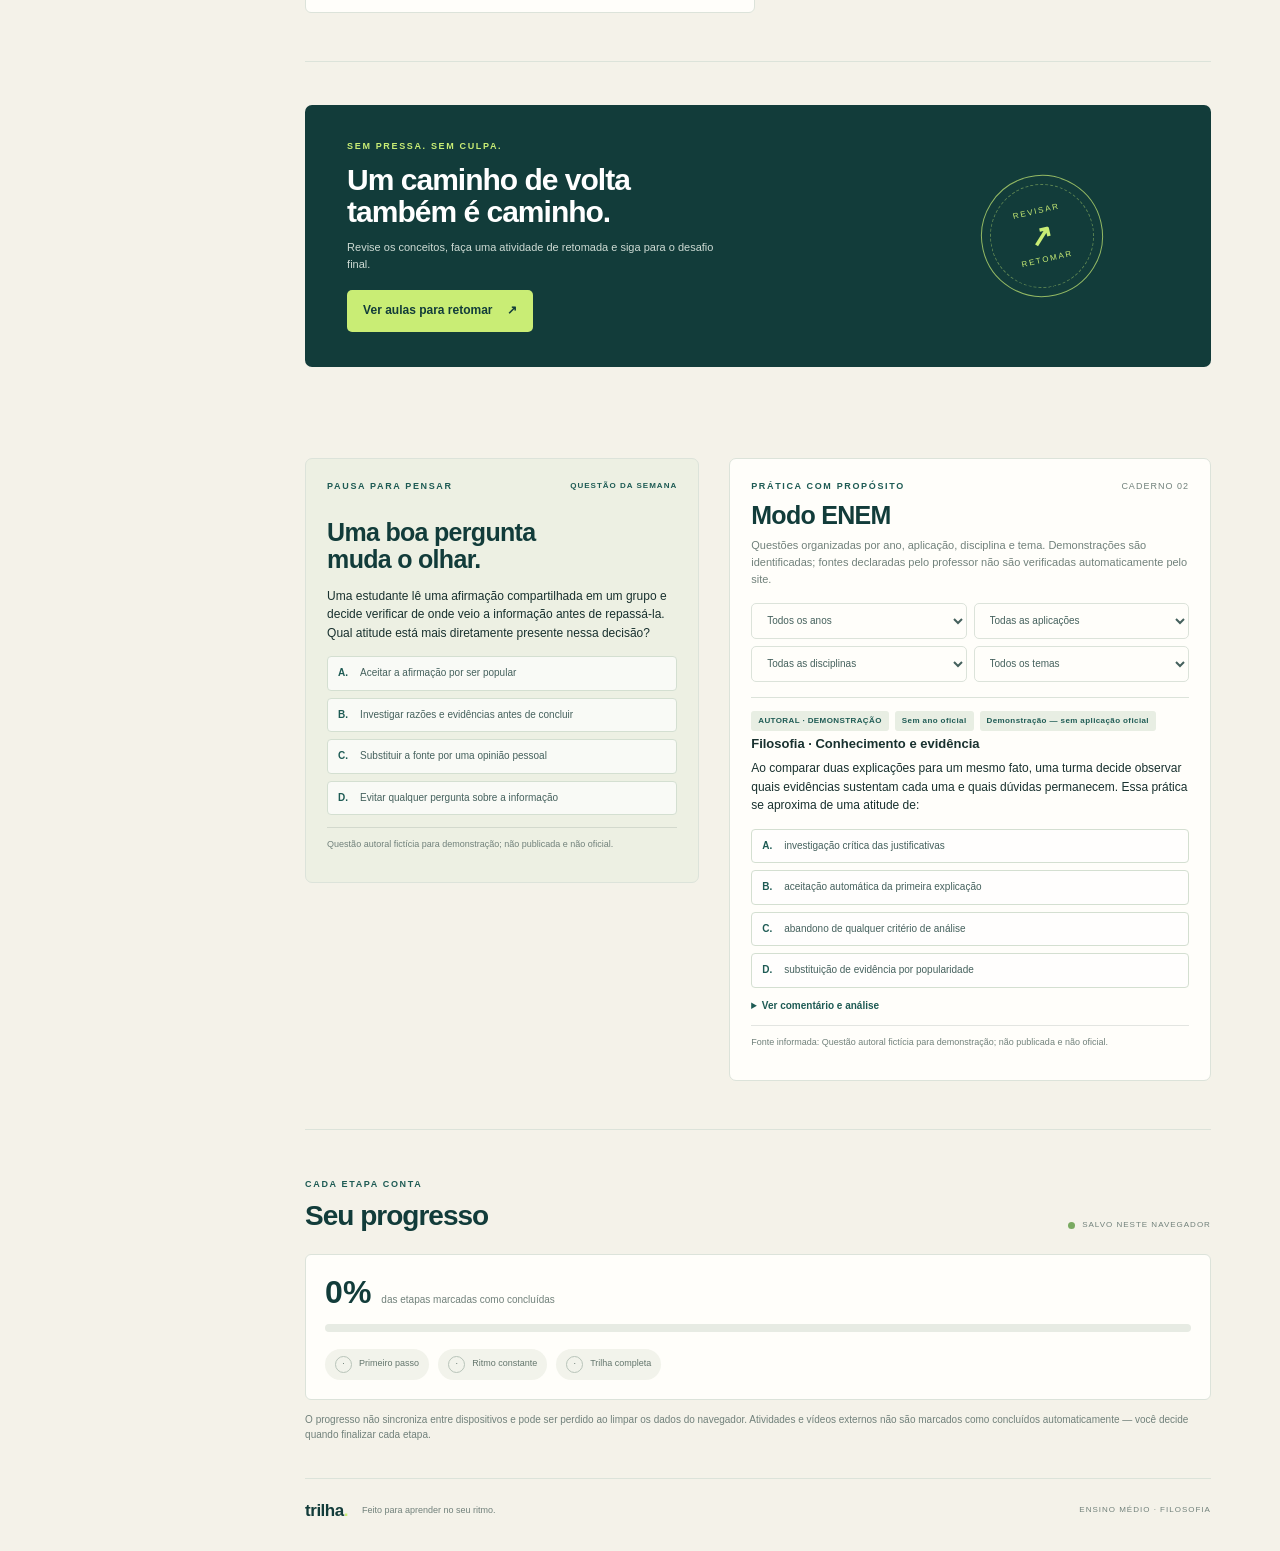
==== commit baeb1a28: "Apply philosophy series card labels" ====
--- a/index.html
+++ b/index.html
@@ -32,7 +32,6 @@
           <div class="progress-track"><span id="sidebar-progress-bar"></span></div>
           <p>O progresso fica só neste dispositivo.</p>
         </div>
-        <a class="teacher-link" href="#professor"><span class="nav-icon icon-sliders" aria-hidden="true"></span>Área do professor</a>
       </div>
     </aside>
 
@@ -122,40 +121,6 @@
         <p class="privacy-note">O progresso não sincroniza entre dispositivos e pode ser perdido ao limpar os dados do navegador. Atividades e vídeos externos não são marcados como concluídos automaticamente — você decide quando finalizar cada etapa.</p>
       </section>
 
-      <section class="section-block teacher-section" id="professor">
-        <div class="section-heading"><div><span class="eyebrow">CONTEÚDO SOB SEU CONTROLE</span><h2>Painel do professor</h2></div><span class="teacher-tag">EDIÇÃO LOCAL · SEM PUBLICAÇÃO AUTOMÁTICA</span></div>
-        <div class="teacher-intro"><p>Edite o conteúdo no formulário e exporte um arquivo JSON completo. Para publicar, substitua <code>data/aulas.json</code> no repositório GitHub e aguarde a atualização do Pages.</p><div class="teacher-warning"><strong>Importante</strong><span>As alterações deste painel ficam nesta sessão até você baixar o JSON. A plataforma não envia nem publica alterações no GitHub.</span></div></div>
-        <div class="teacher-tabs" role="tablist" aria-label="Ferramentas do professor"><button class="teacher-tab active" id="tab-lessons" type="button" role="tab" aria-controls="panel-lessons" aria-selected="true" tabindex="0" data-tab="lessons">Aulas</button><button class="teacher-tab" id="tab-tracks" type="button" role="tab" aria-controls="panel-tracks" aria-selected="false" tabindex="-1" data-tab="tracks">Trilhas</button><button class="teacher-tab" id="tab-weekly" type="button" role="tab" aria-controls="panel-weekly" aria-selected="false" tabindex="-1" data-tab="weekly">Questão da Semana</button><button class="teacher-tab" id="tab-enem-editor" type="button" role="tab" aria-controls="panel-enem-editor" aria-selected="false" tabindex="-1" data-tab="enem-editor">Questões ENEM</button></div>
-        <div class="teacher-panel active" id="panel-lessons" role="tabpanel" aria-labelledby="tab-lessons" tabindex="0">
-          <div class="editor-toolbar"><label class="filter-label"><span class="sr-only">Selecionar aula para editar</span><select id="edit-lesson-select"><option value="">Nova aula</option></select></label><button class="button button-outline" id="new-lesson-button" type="button">＋ Nova aula</button></div>
-          <form id="lesson-form" class="editor-form">
-            <div class="form-grid">
-              <label>Título<input name="title" required maxlength="120"></label><label>ID único<input name="id" required pattern="[a-z0-9-]+" title="Use letras minúsculas, números e hífens" maxlength="80"></label>
-              <fieldset class="grade-field"><legend>Séries (selecione uma ou mais)</legend><label><input type="checkbox" name="grades" value="1º ano"> 1º ano</label><label><input type="checkbox" name="grades" value="2º ano"> 2º ano</label><label><input type="checkbox" name="grades" value="3º ano"> 3º ano</label></fieldset>
-              <label>Disciplina<input name="discipline" required value="Filosofia"></label><label>Tema<input name="topic" required></label><label>Trilha<select name="trackId" id="lesson-track-select"><option value="">Sem trilha</option></select></label><label>Objetivo de aprendizagem<input name="objective"></label>
-              <label>Link do vídeo (opcional)<input name="videoUrl" type="text" placeholder="https://… ou caminho relativo seguro"></label><label>Nome/descrição do vídeo<input name="videoLabel" placeholder="Ex.: vídeo de retomada"></label><label class="video-published-field"><input name="videoPublished" type="checkbox"> Vídeo disponível para estudantes</label>
-              <label class="full-field">Resumo<textarea name="summary" rows="4" required></textarea></label><label class="full-field">Conceitos-chave (separados por vírgula)<input name="keyConcepts"></label>
-              <label class="full-field">Atividade de retomada<textarea name="recovery" rows="3"></textarea></label><label class="full-field">Atividade prática<textarea name="activity" rows="3"></textarea></label><label class="full-field">Desafio final<textarea name="challenge" rows="3"></textarea></label>
-              <label class="full-field">Questões do estudo dirigido (uma questão por linha)<textarea name="studyQuestions" rows="3"></textarea></label><label class="full-field">Materiais complementares (um por linha; use rótulo | URL para dar um nome)<textarea name="materials" rows="2" placeholder="Leitura de apoio | https://…"></textarea></label>
-              <label>Status<select name="status"><option value="demo">Demonstração</option><option value="published">Publicado</option><option value="draft">Rascunho</option></select></label>
-            </div>
-            <div class="form-actions"><button class="button button-dark" type="submit">Guardar na sessão</button><button class="button button-outline" type="button" id="delete-lesson-button">Excluir aula selecionada</button></div>
-            <p class="form-feedback" id="lesson-feedback" aria-live="polite"></p>
-          </form>
-        </div>
-        <div class="teacher-panel" id="panel-tracks" role="tabpanel" aria-labelledby="tab-tracks" tabindex="0" hidden>
-          <div class="editor-toolbar"><label class="filter-label"><span class="sr-only">Selecionar trilha para editar</span><select id="edit-track-select"><option value="">Nova trilha</option></select></label><button class="button button-outline" id="new-track-button" type="button">＋ Nova trilha</button></div>
-          <form id="track-form" class="editor-form"><div class="form-grid"><label>ID único<input name="id" required pattern="[a-z0-9-]+" title="Use letras minúsculas, números e hífens"></label><label>Título<input name="title" required maxlength="120"></label><label>Disciplina<input name="discipline" required></label><fieldset class="grade-field"><legend>Séries desta trilha</legend><label><input type="checkbox" name="trackGrades" value="1º ano"> 1º ano</label><label><input type="checkbox" name="trackGrades" value="2º ano"> 2º ano</label><label><input type="checkbox" name="trackGrades" value="3º ano"> 3º ano</label></fieldset><label class="full-field">Descrição<textarea name="description" rows="3"></textarea></label><fieldset class="grade-field full-field"><legend>Aulas da trilha (uma aula pode pertencer a uma trilha)</legend><div id="track-lesson-options" class="track-lesson-options"></div></fieldset><label>Status<select name="status"><option value="demo">Demonstração</option><option value="published">Publicado</option><option value="draft">Rascunho</option></select></label></div><div class="form-actions"><button class="button button-dark" type="submit">Guardar trilha na sessão</button><button class="button button-outline" id="delete-track-button" type="button">Excluir trilha selecionada</button></div><p class="form-feedback" id="track-feedback" aria-live="polite"></p></form>
-        </div>
-        <div class="teacher-panel" id="panel-weekly" role="tabpanel" aria-labelledby="tab-weekly" tabindex="0" hidden>
-          <form id="weekly-form" class="editor-form"><div class="form-grid"><label class="full-field">Enunciado<textarea name="prompt" rows="3" required></textarea></label><label class="full-field">Alternativas (uma por linha)<textarea name="options" rows="4" required></textarea></label><label>Índice da resposta correta (começa em 1)<input name="correctIndex" type="number" min="1" required></label><label>Fonte ou identificação da demonstração<input name="source" required></label><label class="full-field">Comentário explicativo<textarea name="explanation" rows="3" required></textarea></label></div><div class="form-actions"><button class="button button-dark" type="submit">Atualizar questão</button></div><p class="form-feedback" id="weekly-feedback" aria-live="polite"></p></form>
-        </div>
-        <div class="teacher-panel" id="panel-enem-editor" role="tabpanel" aria-labelledby="tab-enem-editor" tabindex="0" hidden>
-          <form id="enem-form" class="editor-form"><div class="form-grid"><label class="full-field">Enunciado<textarea name="prompt" rows="3" required></textarea></label><label class="full-field">Alternativas (uma por linha)<textarea name="options" rows="4" required></textarea></label><label>Índice da resposta correta<input name="correctIndex" type="number" min="1" required></label><label>Ano (vazio se autoral)<input name="year" type="number" min="1998" max="2100"></label><label>Aplicação<input name="application" placeholder="Ex.: regular, PPL, digital"></label><label>Disciplina<input name="discipline" required></label><label>Tema<input name="topic" required></label><label>Tipo<select name="provenance"><option value="autoral">Questão autoral</option><option value="oficial">Declarada oficial</option></select></label><label class="full-field">Referência da fonte (oficial: INEP/domínio gov.br + ENEM + ano + nº da questão/item; não verificada automaticamente)<input name="source" placeholder="INEP, ENEM 2024, aplicação regular, caderno 1, questão 12; ou URL gov.br com referência do item"></label><label class="full-field">Comentário explicativo<textarea name="explanation" rows="3"></textarea></label><label class="full-field">Análise das alternativas (uma por linha; opcional)<textarea name="analysis" rows="3"></textarea></label></div><div class="form-actions"><button class="button button-dark" type="submit">Adicionar questão</button></div><p class="form-feedback" id="enem-feedback" aria-live="polite"></p></form><div id="teacher-enem-list" class="teacher-enem-list"></div></div>
-        <div class="export-row"><div><strong>Pronto para publicar?</strong><p>Baixe todos os dados e substitua o arquivo <code>data/aulas.json</code> no GitHub.</p></div><button class="button button-accent" id="export-json" type="button">Exportar JSON ↓</button></div>
-        <div id="export-feedback" class="export-feedback" role="status" aria-live="polite"></div>
-      </section>
-
       <footer class="site-footer"><a class="footer-brand" href="./">trilha<span>.</span></a><p>Feito para aprender no seu ritmo.</p><span>ENSINO MÉDIO · FILOSOFIA</span></footer>
     </main>
   </div>
--- a/css/styles.css
+++ b/css/styles.css
@@ -1,5 +1,5 @@
 :root{--ink:#19312f;--ink-2:#45615d;--green:#123c3a;--green-2:#1e5b54;--lime:#c9ed75;--paper:#f4f2e9;--white:#fffefa;--line:#dce3da;--coral:#e48b70;--ochre:#efc45f;--muted:#71817b;--shadow:0 18px 44px rgba(22,53,49,.08);--sans:Inter,"Avenir Next",Avenir,"Segoe UI",sans-serif;--display:Outfit,"Avenir Next",Avenir,"Segoe UI",sans-serif}
-*{box-sizing:border-box}html{scroll-behavior:smooth;scroll-padding-top:88px}body{margin:0;background:var(--paper);color:var(--ink);font:16px/1.55 var(--sans);-webkit-font-smoothing:antialiased}a{color:inherit}button,input,select,textarea{font:inherit}button,a,select,input{outline-offset:3px}button{cursor:pointer}.skip-link{position:fixed;left:12px;top:-60px;z-index:1000;padding:10px 14px;background:var(--lime);color:var(--green)}.skip-link:focus{top:12px}.sr-only{position:absolute;width:1px;height:1px;padding:0;margin:-1px;overflow:hidden;clip:rect(0,0,0,0);white-space:nowrap;border:0}.app-shell{min-height:100vh}.sidebar{width:236px;position:fixed;inset:0 auto 0 0;background:var(--green);color:#f7f6ef;display:flex;flex-direction:column;padding:30px 21px 20px;z-index:20}.brand{display:flex;align-items:center;gap:11px;text-decoration:none;font:700 25px/1 var(--display);letter-spacing:-1.4px}.brand small{display:block;margin-top:7px;color:#b4c8bf;font:600 8px/1 var(--sans);letter-spacing:1.4px}.brand-period,.footer-brand span{color:var(--lime)}.brand-mark{width:30px;height:30px;display:flex;align-items:flex-end;gap:2px;border-bottom:2px solid rgba(255,255,255,.65);padding:0 2px 3px}.brand-mark i{display:block;width:5px;background:var(--lime);border-radius:2px 2px 0 0}.brand-mark i:nth-child(1){height:8px}.brand-mark i:nth-child(2){height:13px}.brand-mark i:nth-child(3){height:19px}.brand-mark i:nth-child(4){height:25px}.nav-caption{font-size:9px;letter-spacing:1.7px;color:#91aaa0;margin:53px 0 12px 9px}.primary-nav{display:grid;gap:5px}.nav-link,.teacher-link{display:flex;align-items:center;gap:12px;padding:11px 10px;text-decoration:none;color:#c3d1ca;border-radius:7px;font-size:13px;transition:background .16s,color .16s}.nav-link:hover,.nav-link.active{background:rgba(255,255,255,.1);color:#fff}.nav-link.active{box-shadow:inset 2px 0 var(--lime)}.nav-icon{display:inline-block;position:relative;width:17px;height:17px;flex:none;opacity:.9}.icon-home:before{content:"";position:absolute;inset:4px 2px 1px;border:1.5px solid currentColor;border-radius:2px}.icon-home:after{content:"";position:absolute;left:2px;top:1px;width:10px;height:10px;border-left:1.5px solid currentColor;border-top:1.5px solid currentColor;transform:rotate(45deg);border-radius:1px}.icon-book:before{content:"";position:absolute;inset:2px 1px;border:1.5px solid currentColor;border-radius:2px}.icon-book:after{content:"";position:absolute;left:8px;top:3px;height:12px;border-left:1px solid currentColor}.icon-path:before{content:"";position:absolute;left:1px;top:2px;width:12px;height:11px;border-left:1.5px dashed currentColor;border-bottom:1.5px dashed currentColor;border-radius:0 0 0 7px}.icon-path:after{content:"";position:absolute;right:1px;top:1px;width:4px;height:4px;border:1px solid currentColor;border-radius:50%;box-shadow:-10px 11px 0 -1px var(--green),-10px 11px 0 0 currentColor}.icon-refresh:before{content:"↻";position:absolute;inset:-4px 0 0;font-size:22px}.icon-target:before{content:"";position:absolute;inset:1px;border:1.5px solid currentColor;border-radius:50%}.icon-target:after{content:"";position:absolute;inset:5px;border:1.5px solid currentColor;border-radius:50%}.icon-sliders:before{content:"☷";position:absolute;inset:-4px 0 0;font-size:22px}.sidebar-bottom{margin-top:auto}.mini-progress{background:rgba(255,255,255,.08);border:1px solid rgba(255,255,255,.1);padding:14px;border-radius:9px;margin-bottom:12px}.mini-progress-top{display:flex;justify-content:space-between;font-size:11px}.mini-progress-top strong{color:var(--lime)}.mini-progress p{margin:9px 0 0;font-size:9px;color:#aabbb3}.progress-track{height:6px;background:rgba(24,49,47,.12);border-radius:99px;overflow:hidden}.mini-progress .progress-track{margin-top:10px;background:rgba(255,255,255,.17)}.progress-track>span{height:100%;width:0;display:block;background:var(--lime);border-radius:99px;transition:width .3s}.teacher-link{border-top:1px solid rgba(255,255,255,.14);border-radius:0;padding-top:16px}.main-content{margin-left:236px;max-width:1510px;padding:0 5.4vw 0}.topbar{height:69px;display:flex;align-items:center;justify-content:space-between;border-bottom:1px solid var(--line);font-size:9px;letter-spacing:1.25px;color:var(--muted)}.breadcrumbs{display:flex;gap:10px;align-items:center}.breadcrumbs strong{color:var(--ink);font-weight:700}.crumb-dot{color:#b8c2ba}.topbar-right{display:flex;align-items:center;gap:8px;letter-spacing:0;font-size:11px}.status-dot{width:7px;height:7px;background:#79aa61;border-radius:50%;display:inline-block}.menu-toggle{display:none}.hero-section{position:relative;min-height:370px;display:flex;align-items:center;justify-content:space-between;overflow:hidden;border-bottom:1px solid var(--line)}.hero-copy{padding:55px 0;position:relative;z-index:1}.eyebrow{display:flex;align-items:center;gap:9px;color:var(--green-2);font-size:9px;font-weight:700;letter-spacing:1.65px}.eyebrow-line{width:21px;height:1px;background:var(--coral)}h1,h2,h3,p{margin-top:0}h1{font:600 clamp(42px,5vw,68px)/.99 var(--display);letter-spacing:-3.2px;margin:22px 0 14px;color:var(--green)}h1 em{font-weight:500;color:var(--green-2)}.hero-copy>p{max-width:370px;color:var(--ink-2);font-size:14px;margin-bottom:24px}.button{border:1px solid transparent;border-radius:5px;min-height:42px;padding:10px 15px;display:inline-flex;align-items:center;justify-content:center;gap:14px;text-decoration:none;font-size:12px;font-weight:650;transition:transform .15s,background .15s,color .15s}.button:hover{transform:translateY(-1px)}.button-dark{background:var(--green);color:#fff}.button-dark:hover{background:var(--green-2)}.button-light{background:var(--lime);color:var(--green)}.button-light:hover{background:#dcf69e}.button-outline{background:transparent;color:var(--green);border-color:#b8c8bd}.button-outline:hover{background:#fffefa}.button-accent{background:var(--lime);color:var(--green)}.hero-note{position:relative;width:260px;min-height:205px;background:#e9eddd;border:1px solid #dbe4d2;padding:21px 23px;transform:rotate(2deg);margin-right:5%;box-shadow:var(--shadow);overflow:hidden}.note-index,.note-foot{font-size:8px;letter-spacing:1.3px;font-weight:700;color:var(--green-2);position:relative;z-index:1}.note-index span{color:var(--coral)}.hero-note p{font:500 22px/1.27 var(--display);letter-spacing:-.5px;margin:35px 0 28px;position:relative;z-index:1}.note-orbit{position:absolute;width:115px;height:115px;border:1px solid #c3d3b9;border-radius:50%;right:-37px;bottom:-35px}.note-orbit:after,.note-orbit:before{content:"";position:absolute;border:1px solid #c3d3b9;border-radius:50%;inset:12px}.note-orbit:before{inset:26px}.hero-number{position:absolute;right:3%;bottom:-75px;font:700 230px/.8 var(--display);color:rgba(18,60,58,.045);letter-spacing:-17px;pointer-events:none}.section-block{padding:48px 0;border-bottom:1px solid var(--line)}.section-heading{display:flex;align-items:flex-end;justify-content:space-between;gap:20px;margin-bottom:22px}.section-heading h2{font:600 28px/1.12 var(--display);letter-spacing:-1px;color:var(--green);margin:8px 0 0}.section-heading>p{font-size:11px;line-height:1.6;color:var(--muted);margin:0 0 2px}.series-grid{display:grid;grid-template-columns:repeat(3,minmax(0,1fr));gap:13px}.series-card{min-height:142px;padding:17px 18px 15px;background:var(--white);border:1px solid var(--line);border-radius:7px;text-decoration:none;display:flex;flex-direction:column;position:relative;transition:transform .17s,border .17s,box-shadow .17s}.series-card:hover{transform:translateY(-3px);border-color:#adc6b5;box-shadow:var(--shadow)}.series-card:nth-child(2){background:#edf0e3}.series-card:nth-child(3){background:#f3e9db}.series-card-top{display:flex;justify-content:space-between;font-size:9px;letter-spacing:1px;color:var(--muted)}.series-card strong{font:600 23px var(--display);letter-spacing:-.6px;color:var(--green);margin-top:13px}.series-card small{font-size:10px;color:var(--ink-2);margin-top:2px}.series-arrow{position:absolute;right:16px;bottom:15px;color:var(--green);font-size:16px}.compact-heading{align-items:center;margin-bottom:17px}.compact-heading h2{font-size:24px}.result-count,.section-index{font-size:9px;color:var(--muted);letter-spacing:1px}.search-section{padding-top:43px}.search-tools{display:grid;grid-template-columns:minmax(230px,1fr) repeat(3,minmax(130px,165px));gap:9px;margin-bottom:16px}.search-box{height:44px;background:var(--white);border:1px solid var(--line);border-radius:5px;display:flex;align-items:center;padding:0 12px;gap:10px}.search-symbol{width:13px;height:13px;border:1.5px solid var(--green-2);border-radius:50%;position:relative;flex:none}.search-symbol:after{content:"";position:absolute;width:5px;height:1.5px;background:var(--green-2);right:-4px;bottom:-2px;transform:rotate(45deg)}.search-box input{border:0;outline:0;background:transparent;min-width:0;width:100%;font-size:12px;color:var(--ink)}kbd{border:1px solid var(--line);border-radius:3px;padding:1px 5px;font-size:10px;color:var(--muted)}.filter-label select,.enem-filters select,.editor-toolbar select{width:100%;height:44px;padding:0 28px 0 11px;border:1px solid var(--line);background:var(--white);border-radius:5px;color:var(--ink-2);font-size:11px}.lesson-list{display:grid;grid-template-columns:repeat(3,minmax(0,1fr));gap:10px}.lesson-card{background:var(--white);border:1px solid var(--line);border-radius:6px;padding:15px;display:flex;flex-direction:column;min-height:164px;text-decoration:none;transition:border .15s,transform .15s}.lesson-card:hover{border-color:#9cb5a5;transform:translateY(-2px)}.lesson-meta{display:flex;gap:6px;align-items:center;flex-wrap:wrap}.pill{padding:4px 7px;border-radius:3px;background:#e8eee3;color:var(--green-2);font-size:8px;letter-spacing:.4px;font-weight:700}.pill-demo{background:#fff0dc;color:#8a6030}.lesson-card h3{font:600 17px/1.25 var(--display);margin:12px 0 6px;color:var(--green)}.lesson-card p{font-size:10px;line-height:1.5;color:var(--muted);margin:0 0 12px}.card-foot{display:flex;justify-content:space-between;align-items:center;margin-top:auto;font-size:9px;color:var(--muted)}.card-progress{display:flex;align-items:center;gap:7px}.card-progress .progress-track{width:51px;height:4px;background:#e5e9e1}.card-progress .progress-track span{background:var(--green-2)}.empty-state{padding:18px;background:rgba(255,255,255,.5);border:1px dashed #c5d1c7;border-radius:5px;font-size:12px;color:var(--muted);grid-column:1/-1}.dashboard-grid{display:grid;grid-template-columns:1.03fr .97fr;gap:32px}.section-column{min-width:0}.track-list,.recent-list{display:grid;gap:9px}.track-item{background:var(--white);border:1px solid var(--line);border-radius:6px;padding:13px;display:grid;grid-template-columns:27px 1fr auto;align-items:center;gap:10px}.track-step{width:27px;height:27px;border:1px solid #cfdbcf;border-radius:50%;display:grid;place-items:center;color:var(--green-2);font-size:10px}.track-item h3,.recent-item h3{font:600 13px var(--display);color:var(--green);margin:0 0 3px}.track-item p,.recent-item p{font-size:9px;color:var(--muted);margin:0}.track-side{text-align:right;font-size:8px;color:var(--muted)}.track-item .progress-track{width:52px;height:4px;margin:7px 0 0 auto;background:#e4e9df}.track-item .progress-track span{background:var(--green-2)}.recent-item{display:flex;align-items:center;gap:11px;padding:12px 8px;border-bottom:1px solid var(--line);text-decoration:none}.recent-swatch{width:39px;height:39px;border-radius:5px;background:#dbe8d2;display:grid;place-items:center;color:var(--green);font:600 12px var(--display);flex:none}.recent-item:nth-child(2) .recent-swatch{background:#f2dfd1}.recent-item:nth-child(3) .recent-swatch{background:#e6e2ca}.recent-item h3{font-size:12px}.recent-item:hover h3{ text-decoration:underline}.recent-arrow{margin-left:auto;color:var(--green-2)}.recovery-section{display:flex;align-items:center;justify-content:space-between;background:var(--green);color:white;padding:35px 42px;margin:43px 0;border-radius:7px;position:relative;overflow:hidden;border:0}.eyebrow-light{color:var(--lime)}.recovery-copy h2{font:600 30px/1.08 var(--display);letter-spacing:-1px;margin:10px 0;color:white}.recovery-copy p{font-size:11px;color:#cedbd4;max-width:380px;margin-bottom:17px}.recovery-stamp{width:122px;height:122px;border:1px solid rgba(201,237,117,.7);border-radius:50%;display:flex;flex-direction:column;align-items:center;justify-content:center;color:var(--lime);transform:rotate(-13deg);position:relative;margin-right:8%;font-size:8px;letter-spacing:1.8px}.recovery-stamp:before{content:"";position:absolute;inset:8px;border:1px dashed rgba(201,237,117,.4);border-radius:50%}.recovery-stamp b{font-size:28px;line-height:1.3}.question-enem-grid{display:grid;grid-template-columns:.9fr 1.1fr;gap:30px;align-items:start}.weekly-card,.enem-card{background:var(--white);border:1px solid var(--line);border-radius:7px;padding:21px}.weekly-card{background:#edf0e3}.card-topline{display:flex;justify-content:space-between;align-items:center;gap:12px}.week-tag,.teacher-tag{font-size:8px;letter-spacing:1px;color:var(--green-2);font-weight:700}.weekly-card h2,.enem-card h2{font:600 25px/1.08 var(--display);letter-spacing:-.7px;color:var(--green);margin:25px 0 14px}.weekly-card .question-prompt,.question-item .question-prompt{font-size:12px;line-height:1.55;color:var(--ink);margin-bottom:14px}.options-list{display:grid;gap:7px}.option-button{border:1px solid #d4dfd1;background:rgba(255,255,255,.7);padding:9px 10px;border-radius:4px;text-align:left;color:var(--ink-2);font-size:10px;line-height:1.45;width:100%;display:flex;gap:8px;align-items:flex-start}.option-button:hover{border-color:var(--green-2)}.option-button .option-letter{font-weight:700;color:var(--green-2);min-width:14px}.option-button.selected{border-color:var(--green);background:#e1edcf}.option-button.correct{border-color:#5d8c49;background:#edf7e3}.option-button.incorrect{border-color:#c97a61;background:#fff0e9}.answer-feedback{font-size:10px;margin:10px 0 0;line-height:1.5}.question-source{font-size:9px;color:var(--muted);border-top:1px solid rgba(25,49,47,.12);padding-top:10px;margin-top:12px}.enem-card h2{margin:8px 0}.enem-card>p{font-size:11px;color:var(--muted);line-height:1.55;max-width:530px}.enem-filters{display:grid;grid-template-columns:repeat(2,1fr);gap:7px;margin:15px 0}.enem-filters select{height:36px;font-size:10px}.enem-question-list{display:grid;gap:10px}.question-item{border-top:1px solid var(--line);padding-top:13px}.question-item h3{font:600 13px var(--display);margin:5px 0 8px}.question-item details{font-size:10px;color:var(--muted);margin-top:9px}.question-item summary{cursor:pointer;color:var(--green-2);font-weight:650}.question-analysis{padding-left:15px}.progress-section{padding-bottom:35px}.local-label{font-size:8px;letter-spacing:1px;color:var(--muted);display:flex;align-items:center;gap:7px}.progress-panel{background:var(--white);padding:19px;border:1px solid var(--line);border-radius:6px}.progress-summary{display:flex;gap:10px;align-items:baseline;margin-bottom:13px}.progress-summary strong{font:600 32px var(--display);color:var(--green)}.progress-summary span{font-size:10px;color:var(--muted)}.progress-track-large{height:8px;background:#e7ebe3}.progress-track-large span{background:var(--green-2)}.achievement-row{display:flex;gap:9px;flex-wrap:wrap;margin-top:17px}.achievement{display:flex;align-items:center;gap:7px;padding:7px 10px;border-radius:30px;background:#f2f3eb;color:#64766d;font-size:9px}.achievement-mark{width:17px;height:17px;display:grid;place-items:center;border:1px solid #b8c4b9;border-radius:50%;font-size:9px}.achievement.unlocked{background:#edf4de;color:var(--green);font-weight:650}.achievement.unlocked .achievement-mark{background:var(--lime);border-color:var(--lime)}.privacy-note{font-size:10px;line-height:1.55;color:var(--muted);margin:12px 0 0}.teacher-section{padding-bottom:38px}.teacher-tag{background:#e6eadf;padding:6px 9px;border-radius:4px}.teacher-intro{display:flex;align-items:flex-start;gap:18px;justify-content:space-between}.teacher-intro>p{font-size:11px;color:var(--ink-2);max-width:560px}.teacher-intro code,.export-row code{font:11px ui-monospace,monospace;background:#e9eee4;padding:2px 4px;border-radius:3px}.teacher-warning{display:flex;gap:9px;max-width:300px;border-left:2px solid var(--ochre);padding:2px 0 2px 10px;font-size:9px;color:var(--muted)}.teacher-warning strong{color:var(--ink)}.teacher-tabs{display:flex;gap:5px;border-bottom:1px solid var(--line);margin:14px 0}.teacher-tab{background:transparent;border:0;border-bottom:2px solid transparent;padding:10px 12px;color:var(--muted);font-size:10px}.teacher-tab.active{color:var(--green);border-color:var(--green);font-weight:700}.teacher-panel{padding:4px 0 16px}.teacher-panel[hidden]{display:none}.editor-toolbar{display:flex;gap:8px;margin-bottom:13px}.editor-toolbar select{max-width:245px;height:38px}.editor-toolbar .button{min-height:38px}.editor-form{background:rgba(255,255,255,.66);border:1px solid var(--line);border-radius:6px;padding:15px}.form-grid{display:grid;grid-template-columns:repeat(2,minmax(0,1fr));gap:11px}.form-grid>label{display:grid;gap:5px;font-size:10px;font-weight:650;color:var(--ink-2)}.form-grid input,.form-grid textarea,.form-grid select{width:100%;border:1px solid #d5dfd6;background:#fffefa;border-radius:4px;padding:9px 10px;color:var(--ink);font-size:11px;font-weight:400;resize:vertical}.form-grid input:focus,.form-grid textarea:focus,.form-grid select:focus{outline:2px solid #91b8a0;border-color:transparent}.full-field{grid-column:1/-1}.grade-field{border:1px solid #d5dfd6;border-radius:4px;padding:7px 10px;display:flex;gap:12px;align-items:center;flex-wrap:wrap}.grade-field legend{font-size:9px;color:var(--ink-2);font-weight:650;padding:0 3px}.grade-field label{font-size:10px;color:var(--ink-2)}.grade-field input{width:auto;accent-color:var(--green)}.form-actions{display:flex;gap:8px;margin-top:13px;flex-wrap:wrap}.form-actions .button{font-size:10px;min-height:37px}.form-feedback{font-size:10px;color:var(--green-2);margin:9px 0 0;min-height:1em}.form-feedback.error{color:#a0442e}.teacher-enem-list{display:grid;gap:7px;margin-top:10px}.teacher-enem-row{display:flex;justify-content:space-between;align-items:center;background:var(--white);border:1px solid var(--line);padding:9px 11px;font-size:10px;border-radius:4px}.teacher-enem-row button{border:0;background:transparent;color:#a0442e;font-size:10px}.export-row{display:flex;justify-content:space-between;align-items:center;gap:15px;background:#e7edda;padding:14px 15px;border-radius:5px}.export-row strong{font:600 13px var(--display);color:var(--green)}.export-row p{font-size:9px;color:var(--ink-2);margin:4px 0 0}.export-row .button{flex:none}.export-feedback{font-size:10px;color:var(--green-2);min-height:1em;margin-top:8px}.site-footer{padding:22px 0 30px;display:flex;align-items:center;gap:14px;color:var(--muted);font-size:9px}.footer-brand{font:700 17px var(--display);color:var(--green);text-decoration:none;letter-spacing:-.5px}.site-footer p{margin:0}.site-footer>span{margin-left:auto;font-size:8px;letter-spacing:1px}
+*{box-sizing:border-box}html{scroll-behavior:smooth;scroll-padding-top:88px}body{margin:0;background:var(--paper);color:var(--ink);font:16px/1.55 var(--sans);-webkit-font-smoothing:antialiased}a{color:inherit}button,input,select,textarea{font:inherit}button,a,select,input{outline-offset:3px}button{cursor:pointer}.skip-link{position:fixed;left:12px;top:-60px;z-index:1000;padding:10px 14px;background:var(--lime);color:var(--green)}.skip-link:focus{top:12px}.sr-only{position:absolute;width:1px;height:1px;padding:0;margin:-1px;overflow:hidden;clip:rect(0,0,0,0);white-space:nowrap;border:0}.app-shell{min-height:100vh}.sidebar{width:236px;position:fixed;inset:0 auto 0 0;background:var(--green);color:#f7f6ef;display:flex;flex-direction:column;padding:30px 21px 20px;z-index:20}.brand{display:flex;align-items:center;gap:11px;text-decoration:none;font:700 25px/1 var(--display);letter-spacing:-1.4px}.brand small{display:block;margin-top:7px;color:#b4c8bf;font:600 8px/1 var(--sans);letter-spacing:1.4px}.brand-period,.footer-brand span{color:var(--lime)}.brand-mark{width:30px;height:30px;display:flex;align-items:flex-end;gap:2px;border-bottom:2px solid rgba(255,255,255,.65);padding:0 2px 3px}.brand-mark i{display:block;width:5px;background:var(--lime);border-radius:2px 2px 0 0}.brand-mark i:nth-child(1){height:8px}.brand-mark i:nth-child(2){height:13px}.brand-mark i:nth-child(3){height:19px}.brand-mark i:nth-child(4){height:25px}.nav-caption{font-size:9px;letter-spacing:1.7px;color:#91aaa0;margin:53px 0 12px 9px}.primary-nav{display:grid;gap:5px}.nav-link,.teacher-link{display:flex;align-items:center;gap:12px;padding:11px 10px;text-decoration:none;color:#c3d1ca;border-radius:7px;font-size:13px;transition:background .16s,color .16s}.nav-link:hover,.nav-link.active{background:rgba(255,255,255,.1);color:#fff}.nav-link.active{box-shadow:inset 2px 0 var(--lime)}.nav-icon{display:inline-block;position:relative;width:17px;height:17px;flex:none;opacity:.9}.icon-home:before{content:"";position:absolute;inset:4px 2px 1px;border:1.5px solid currentColor;border-radius:2px}.icon-home:after{content:"";position:absolute;left:2px;top:1px;width:10px;height:10px;border-left:1.5px solid currentColor;border-top:1.5px solid currentColor;transform:rotate(45deg);border-radius:1px}.icon-book:before{content:"";position:absolute;inset:2px 1px;border:1.5px solid currentColor;border-radius:2px}.icon-book:after{content:"";position:absolute;left:8px;top:3px;height:12px;border-left:1px solid currentColor}.icon-path:before{content:"";position:absolute;left:1px;top:2px;width:12px;height:11px;border-left:1.5px dashed currentColor;border-bottom:1.5px dashed currentColor;border-radius:0 0 0 7px}.icon-path:after{content:"";position:absolute;right:1px;top:1px;width:4px;height:4px;border:1px solid currentColor;border-radius:50%;box-shadow:-10px 11px 0 -1px var(--green),-10px 11px 0 0 currentColor}.icon-refresh:before{content:"↻";position:absolute;inset:-4px 0 0;font-size:22px}.icon-target:before{content:"";position:absolute;inset:1px;border:1.5px solid currentColor;border-radius:50%}.icon-target:after{content:"";position:absolute;inset:5px;border:1.5px solid currentColor;border-radius:50%}.icon-sliders:before{content:"☷";position:absolute;inset:-4px 0 0;font-size:22px}.sidebar-bottom{margin-top:auto}.mini-progress{background:rgba(255,255,255,.08);border:1px solid rgba(255,255,255,.1);padding:14px;border-radius:9px;margin-bottom:12px}.mini-progress-top{display:flex;justify-content:space-between;font-size:11px}.mini-progress-top strong{color:var(--lime)}.mini-progress p{margin:9px 0 0;font-size:9px;color:#aabbb3}.progress-track{height:6px;background:rgba(24,49,47,.12);border-radius:99px;overflow:hidden}.mini-progress .progress-track{margin-top:10px;background:rgba(255,255,255,.17)}.progress-track>span{height:100%;width:0;display:block;background:var(--lime);border-radius:99px;transition:width .3s}.teacher-link{border-top:1px solid rgba(255,255,255,.14);border-radius:0;padding-top:16px}.main-content{margin-left:236px;max-width:1510px;padding:0 5.4vw 0}.topbar{height:69px;display:flex;align-items:center;justify-content:space-between;border-bottom:1px solid var(--line);font-size:9px;letter-spacing:1.25px;color:var(--muted)}.breadcrumbs{display:flex;gap:10px;align-items:center}.breadcrumbs strong{color:var(--ink);font-weight:700}.crumb-dot{color:#b8c2ba}.topbar-right{display:flex;align-items:center;gap:8px;letter-spacing:0;font-size:11px}.status-dot{width:7px;height:7px;background:#79aa61;border-radius:50%;display:inline-block}.menu-toggle{display:none}.hero-section{position:relative;min-height:370px;display:flex;align-items:center;justify-content:space-between;overflow:hidden;border-bottom:1px solid var(--line)}.hero-copy{padding:55px 0;position:relative;z-index:1}.eyebrow{display:flex;align-items:center;gap:9px;color:var(--green-2);font-size:9px;font-weight:700;letter-spacing:1.65px}.eyebrow-line{width:21px;height:1px;background:var(--coral)}h1,h2,h3,p{margin-top:0}h1{font:600 clamp(42px,5vw,68px)/.99 var(--display);letter-spacing:-3.2px;margin:22px 0 14px;color:var(--green)}h1 em{font-weight:500;color:var(--green-2)}.hero-copy>p{max-width:370px;color:var(--ink-2);font-size:14px;margin-bottom:24px}.button{border:1px solid transparent;border-radius:5px;min-height:42px;padding:10px 15px;display:inline-flex;align-items:center;justify-content:center;gap:14px;text-decoration:none;font-size:12px;font-weight:650;transition:transform .15s,background .15s,color .15s}.button:hover{transform:translateY(-1px)}.button-dark{background:var(--green);color:#fff}.button-dark:hover{background:var(--green-2)}.button-light{background:var(--lime);color:var(--green)}.button-light:hover{background:#dcf69e}.button-outline{background:transparent;color:var(--green);border-color:#b8c8bd}.button-outline:hover{background:#fffefa}.button-accent{background:var(--lime);color:var(--green)}.hero-note{position:relative;width:260px;min-height:205px;background:#e9eddd;border:1px solid #dbe4d2;padding:21px 23px;transform:rotate(2deg);margin-right:5%;box-shadow:var(--shadow);overflow:hidden}.note-index,.note-foot{font-size:8px;letter-spacing:1.3px;font-weight:700;color:var(--green-2);position:relative;z-index:1}.note-index span{color:var(--coral)}.hero-note p{font:500 22px/1.27 var(--display);letter-spacing:-.5px;margin:35px 0 28px;position:relative;z-index:1}.note-orbit{position:absolute;width:115px;height:115px;border:1px solid #c3d3b9;border-radius:50%;right:-37px;bottom:-35px}.note-orbit:after,.note-orbit:before{content:"";position:absolute;border:1px solid #c3d3b9;border-radius:50%;inset:12px}.note-orbit:before{inset:26px}.hero-number{position:absolute;right:3%;bottom:-75px;font:700 230px/.8 var(--display);color:rgba(18,60,58,.045);letter-spacing:-17px;pointer-events:none}.section-block{padding:48px 0;border-bottom:1px solid var(--line)}.section-heading{display:flex;align-items:flex-end;justify-content:space-between;gap:20px;margin-bottom:22px}.section-heading h2{font:600 28px/1.12 var(--display);letter-spacing:-1px;color:var(--green);margin:8px 0 0}.section-heading>p{font-size:11px;line-height:1.6;color:var(--muted);margin:0 0 2px}.series-grid{display:grid;grid-template-columns:repeat(3,minmax(0,1fr));gap:13px}.series-card{min-height:142px;padding:17px 18px 15px;background:var(--white);border:1px solid var(--line);border-radius:7px;text-decoration:none;display:flex;flex-direction:column;position:relative;transition:transform .17s,border .17s,box-shadow .17s}.series-card:hover{transform:translateY(-3px);border-color:#adc6b5;box-shadow:var(--shadow)}.series-card:nth-child(2){background:#edf0e3}.series-card:nth-child(3){background:#f3e9db}.series-card-top{display:flex;justify-content:space-between;font-size:9px;letter-spacing:1px;color:var(--muted)}.series-card-top .series-stage-label-long{flex:1 1 auto;min-width:0;max-width:calc(100% - 64px);margin-right:8px;white-space:normal;line-height:1.2}.series-card strong{font:600 23px var(--display);letter-spacing:-.6px;color:var(--green);margin-top:13px}.series-card small{font-size:10px;color:var(--ink-2);margin-top:2px}.series-arrow{position:absolute;right:16px;bottom:15px;color:var(--green);font-size:16px}.compact-heading{align-items:center;margin-bottom:17px}.compact-heading h2{font-size:24px}.result-count,.section-index{font-size:9px;color:var(--muted);letter-spacing:1px}.search-section{padding-top:43px}.search-tools{display:grid;grid-template-columns:minmax(230px,1fr) repeat(3,minmax(130px,165px));gap:9px;margin-bottom:16px}.search-box{height:44px;background:var(--white);border:1px solid var(--line);border-radius:5px;display:flex;align-items:center;padding:0 12px;gap:10px}.search-symbol{width:13px;height:13px;border:1.5px solid var(--green-2);border-radius:50%;position:relative;flex:none}.search-symbol:after{content:"";position:absolute;width:5px;height:1.5px;background:var(--green-2);right:-4px;bottom:-2px;transform:rotate(45deg)}.search-box input{border:0;outline:0;background:transparent;min-width:0;width:100%;font-size:12px;color:var(--ink)}kbd{border:1px solid var(--line);border-radius:3px;padding:1px 5px;font-size:10px;color:var(--muted)}.filter-label select,.enem-filters select,.editor-toolbar select{width:100%;height:44px;padding:0 28px 0 11px;border:1px solid var(--line);background:var(--white);border-radius:5px;color:var(--ink-2);font-size:11px}.lesson-list{display:grid;grid-template-columns:repeat(3,minmax(0,1fr));gap:10px}.lesson-card{background:var(--white);border:1px solid var(--line);border-radius:6px;padding:15px;display:flex;flex-direction:column;min-height:164px;text-decoration:none;transition:border .15s,transform .15s}.lesson-card:hover{border-color:#9cb5a5;transform:translateY(-2px)}.lesson-meta{display:flex;gap:6px;align-items:center;flex-wrap:wrap}.pill{padding:4px 7px;border-radius:3px;background:#e8eee3;color:var(--green-2);font-size:8px;letter-spacing:.4px;font-weight:700}.pill-demo{background:#fff0dc;color:#8a6030}.lesson-card h3{font:600 17px/1.25 var(--display);margin:12px 0 6px;color:var(--green)}.lesson-card p{font-size:10px;line-height:1.5;color:var(--muted);margin:0 0 12px}.card-foot{display:flex;justify-content:space-between;align-items:center;margin-top:auto;font-size:9px;color:var(--muted)}.card-progress{display:flex;align-items:center;gap:7px}.card-progress .progress-track{width:51px;height:4px;background:#e5e9e1}.card-progress .progress-track span{background:var(--green-2)}.empty-state{padding:18px;background:rgba(255,255,255,.5);border:1px dashed #c5d1c7;border-radius:5px;font-size:12px;color:var(--muted);grid-column:1/-1}.dashboard-grid{display:grid;grid-template-columns:1.03fr .97fr;gap:32px}.section-column{min-width:0}.track-list,.recent-list{display:grid;gap:9px}.track-item{background:var(--white);border:1px solid var(--line);border-radius:6px;padding:13px;display:grid;grid-template-columns:27px 1fr auto;align-items:center;gap:10px}.track-step{width:27px;height:27px;border:1px solid #cfdbcf;border-radius:50%;display:grid;place-items:center;color:var(--green-2);font-size:10px}.track-item h3,.recent-item h3{font:600 13px var(--display);color:var(--green);margin:0 0 3px}.track-item p,.recent-item p{font-size:9px;color:var(--muted);margin:0}.track-side{text-align:right;font-size:8px;color:var(--muted)}.track-item .progress-track{width:52px;height:4px;margin:7px 0 0 auto;background:#e4e9df}.track-item .progress-track span{background:var(--green-2)}.recent-item{display:flex;align-items:center;gap:11px;padding:12px 8px;border-bottom:1px solid var(--line);text-decoration:none}.recent-swatch{width:39px;height:39px;border-radius:5px;background:#dbe8d2;display:grid;place-items:center;color:var(--green);font:600 12px var(--display);flex:none}.recent-item:nth-child(2) .recent-swatch{background:#f2dfd1}.recent-item:nth-child(3) .recent-swatch{background:#e6e2ca}.recent-item h3{font-size:12px}.recent-item:hover h3{ text-decoration:underline}.recent-arrow{margin-left:auto;color:var(--green-2)}.recovery-section{display:flex;align-items:center;justify-content:space-between;background:var(--green);color:white;padding:35px 42px;margin:43px 0;border-radius:7px;position:relative;overflow:hidden;border:0}.eyebrow-light{color:var(--lime)}.recovery-copy h2{font:600 30px/1.08 var(--display);letter-spacing:-1px;margin:10px 0;color:white}.recovery-copy p{font-size:11px;color:#cedbd4;max-width:380px;margin-bottom:17px}.recovery-stamp{width:122px;height:122px;border:1px solid rgba(201,237,117,.7);border-radius:50%;display:flex;flex-direction:column;align-items:center;justify-content:center;color:var(--lime);transform:rotate(-13deg);position:relative;margin-right:8%;font-size:8px;letter-spacing:1.8px}.recovery-stamp:before{content:"";position:absolute;inset:8px;border:1px dashed rgba(201,237,117,.4);border-radius:50%}.recovery-stamp b{font-size:28px;line-height:1.3}.question-enem-grid{display:grid;grid-template-columns:.9fr 1.1fr;gap:30px;align-items:start}.weekly-card,.enem-card{background:var(--white);border:1px solid var(--line);border-radius:7px;padding:21px}.weekly-card{background:#edf0e3}.card-topline{display:flex;justify-content:space-between;align-items:center;gap:12px}.week-tag,.teacher-tag{font-size:8px;letter-spacing:1px;color:var(--green-2);font-weight:700}.weekly-card h2,.enem-card h2{font:600 25px/1.08 var(--display);letter-spacing:-.7px;color:var(--green);margin:25px 0 14px}.weekly-card .question-prompt,.question-item .question-prompt{font-size:12px;line-height:1.55;color:var(--ink);margin-bottom:14px}.options-list{display:grid;gap:7px}.option-button{border:1px solid #d4dfd1;background:rgba(255,255,255,.7);padding:9px 10px;border-radius:4px;text-align:left;color:var(--ink-2);font-size:10px;line-height:1.45;width:100%;display:flex;gap:8px;align-items:flex-start}.option-button:hover{border-color:var(--green-2)}.option-button .option-letter{font-weight:700;color:var(--green-2);min-width:14px}.option-button.selected{border-color:var(--green);background:#e1edcf}.option-button.correct{border-color:#5d8c49;background:#edf7e3}.option-button.incorrect{border-color:#c97a61;background:#fff0e9}.answer-feedback{font-size:10px;margin:10px 0 0;line-height:1.5}.question-source{font-size:9px;color:var(--muted);border-top:1px solid rgba(25,49,47,.12);padding-top:10px;margin-top:12px}.enem-card h2{margin:8px 0}.enem-card>p{font-size:11px;color:var(--muted);line-height:1.55;max-width:530px}.enem-filters{display:grid;grid-template-columns:repeat(2,1fr);gap:7px;margin:15px 0}.enem-filters select{height:36px;font-size:10px}.enem-question-list{display:grid;gap:10px}.question-item{border-top:1px solid var(--line);padding-top:13px}.question-item h3{font:600 13px var(--display);margin:5px 0 8px}.question-item details{font-size:10px;color:var(--muted);margin-top:9px}.question-item summary{cursor:pointer;color:var(--green-2);font-weight:650}.question-analysis{padding-left:15px}.progress-section{padding-bottom:35px}.local-label{font-size:8px;letter-spacing:1px;color:var(--muted);display:flex;align-items:center;gap:7px}.progress-panel{background:var(--white);padding:19px;border:1px solid var(--line);border-radius:6px}.progress-summary{display:flex;gap:10px;align-items:baseline;margin-bottom:13px}.progress-summary strong{font:600 32px var(--display);color:var(--green)}.progress-summary span{font-size:10px;color:var(--muted)}.progress-track-large{height:8px;background:#e7ebe3}.progress-track-large span{background:var(--green-2)}.achievement-row{display:flex;gap:9px;flex-wrap:wrap;margin-top:17px}.achievement{display:flex;align-items:center;gap:7px;padding:7px 10px;border-radius:30px;background:#f2f3eb;color:#64766d;font-size:9px}.achievement-mark{width:17px;height:17px;display:grid;place-items:center;border:1px solid #b8c4b9;border-radius:50%;font-size:9px}.achievement.unlocked{background:#edf4de;color:var(--green);font-weight:650}.achievement.unlocked .achievement-mark{background:var(--lime);border-color:var(--lime)}.privacy-note{font-size:10px;line-height:1.55;color:var(--muted);margin:12px 0 0}.teacher-section{padding-bottom:38px}.teacher-tag{background:#e6eadf;padding:6px 9px;border-radius:4px}.teacher-intro{display:flex;align-items:flex-start;gap:18px;justify-content:space-between}.teacher-intro>p{font-size:11px;color:var(--ink-2);max-width:560px}.teacher-intro code,.export-row code{font:11px ui-monospace,monospace;background:#e9eee4;padding:2px 4px;border-radius:3px}.teacher-warning{display:flex;gap:9px;max-width:300px;border-left:2px solid var(--ochre);padding:2px 0 2px 10px;font-size:9px;color:var(--muted)}.teacher-warning strong{color:var(--ink)}.teacher-tabs{display:flex;gap:5px;border-bottom:1px solid var(--line);margin:14px 0}.teacher-tab{background:transparent;border:0;border-bottom:2px solid transparent;padding:10px 12px;color:var(--muted);font-size:10px}.teacher-tab.active{color:var(--green);border-color:var(--green);font-weight:700}.teacher-panel{padding:4px 0 16px}.teacher-panel[hidden]{display:none}.editor-toolbar{display:flex;gap:8px;margin-bottom:13px}.editor-toolbar select{max-width:245px;height:38px}.editor-toolbar .button{min-height:38px}.editor-form{background:rgba(255,255,255,.66);border:1px solid var(--line);border-radius:6px;padding:15px}.form-grid{display:grid;grid-template-columns:repeat(2,minmax(0,1fr));gap:11px}.form-grid>label{display:grid;gap:5px;font-size:10px;font-weight:650;color:var(--ink-2)}.form-grid input,.form-grid textarea,.form-grid select{width:100%;border:1px solid #d5dfd6;background:#fffefa;border-radius:4px;padding:9px 10px;color:var(--ink);font-size:11px;font-weight:400;resize:vertical}.form-grid input:focus,.form-grid textarea:focus,.form-grid select:focus{outline:2px solid #91b8a0;border-color:transparent}.full-field{grid-column:1/-1}.grade-field{border:1px solid #d5dfd6;border-radius:4px;padding:7px 10px;display:flex;gap:12px;align-items:center;flex-wrap:wrap}.grade-field legend{font-size:9px;color:var(--ink-2);font-weight:650;padding:0 3px}.grade-field label{font-size:10px;color:var(--ink-2)}.grade-field input{width:auto;accent-color:var(--green)}.form-actions{display:flex;gap:8px;margin-top:13px;flex-wrap:wrap}.form-actions .button{font-size:10px;min-height:37px}.form-feedback{font-size:10px;color:var(--green-2);margin:9px 0 0;min-height:1em}.form-feedback.error{color:#a0442e}.teacher-enem-list{display:grid;gap:7px;margin-top:10px}.teacher-enem-row{display:flex;justify-content:space-between;align-items:center;background:var(--white);border:1px solid var(--line);padding:9px 11px;font-size:10px;border-radius:4px}.teacher-enem-row button{border:0;background:transparent;color:#a0442e;font-size:10px}.export-row{display:flex;justify-content:space-between;align-items:center;gap:15px;background:#e7edda;padding:14px 15px;border-radius:5px}.export-row strong{font:600 13px var(--display);color:var(--green)}.export-row p{font-size:9px;color:var(--ink-2);margin:4px 0 0}.export-row .button{flex:none}.export-feedback{font-size:10px;color:var(--green-2);min-height:1em;margin-top:8px}.site-footer{padding:22px 0 30px;display:flex;align-items:center;gap:14px;color:var(--muted);font-size:9px}.footer-brand{font:700 17px var(--display);color:var(--green);text-decoration:none;letter-spacing:-.5px}.site-footer p{margin:0}.site-footer>span{margin-left:auto;font-size:8px;letter-spacing:1px}
 /* Página de aula e estudo dirigido */
 .lesson-page{min-height:100vh}.lesson-topbar{max-width:1000px;margin:0 auto;height:70px;padding:0 25px;display:flex;align-items:center;justify-content:space-between;border-bottom:1px solid var(--line)}.brand-compact{font-size:21px}.brand-compact .brand-mark{transform:scale(.85);transform-origin:left center;width:27px}.back-link{text-decoration:none;font-size:11px;color:var(--ink-2)}.back-link:hover{text-decoration:underline}.lesson-main{max-width:850px;margin:0 auto;padding:38px 24px 60px}.lesson-hero{padding:18px 0 27px;border-bottom:1px solid var(--line)}.lesson-hero h1{font-size:clamp(36px,6vw,55px);margin:14px 0}.lesson-hero .objective{font-size:13px;max-width:650px;color:var(--ink-2)}.lesson-kicker{display:flex;gap:7px;align-items:center;flex-wrap:wrap}.lesson-kicker .pill{font-size:9px}.lesson-meta-line{font-size:10px;color:var(--muted);margin-top:14px}.steps-panel{margin:22px 0 30px;padding:16px;background:#e8eee0;border-radius:6px}.steps-panel h2{font:600 15px var(--display);margin:0 0 12px;color:var(--green)}.steps-grid{display:grid;grid-template-columns:repeat(4,1fr);gap:8px}.step-button{border:1px solid #cad7c8;background:#fffefa;border-radius:4px;padding:8px;text-align:left;color:var(--ink-2);font-size:10px}.step-button span{display:block;font-size:8px;color:var(--muted);margin-top:3px}.step-button.done{background:var(--green);color:#fff;border-color:var(--green)}.step-button.done span{color:#d7e8c8}.lesson-content-section{padding:21px 0;border-bottom:1px solid var(--line)}.lesson-content-section h2{font:600 21px var(--display);letter-spacing:-.5px;color:var(--green);margin-bottom:10px}.lesson-content-section p,.lesson-content-section li{font-size:12px;line-height:1.7;color:var(--ink-2)}.concept-list{display:flex;gap:7px;flex-wrap:wrap}.concept-chip{background:#e9eee1;border-radius:30px;padding:6px 10px;font-size:10px;color:var(--green-2)}.video-placeholder{background:#e7ebe2;border:1px dashed #aebbaf;min-height:118px;display:grid;place-items:center;text-align:center;border-radius:5px;color:var(--muted);font-size:11px;padding:20px}.video-placeholder strong{display:block;color:var(--green);font:600 13px var(--display);margin-bottom:5px}.lesson-exercise{background:var(--white);border:1px solid var(--line);padding:14px;border-radius:5px}.lesson-exercise h3{font:600 13px var(--display);color:var(--green)}.lesson-action-row{display:flex;justify-content:space-between;align-items:center;gap:10px;padding-top:15px}.lesson-action-row .button{font-size:10px}.lesson-error{padding:35px;background:var(--white);border:1px solid var(--line);border-radius:6px}.lesson-error h1{font-size:32px}.print-heading{display:none}.loading-state{padding:40px 0;color:var(--muted);font-size:12px}
 @media(max-width:1100px){.sidebar{width:205px;padding-left:17px;padding-right:17px}.main-content{margin-left:205px;padding:0 4vw}.lesson-list{grid-template-columns:repeat(2,minmax(0,1fr))}.search-tools{grid-template-columns:minmax(190px,1fr) repeat(3,minmax(112px,145px))}.hero-note{margin-right:2%}}
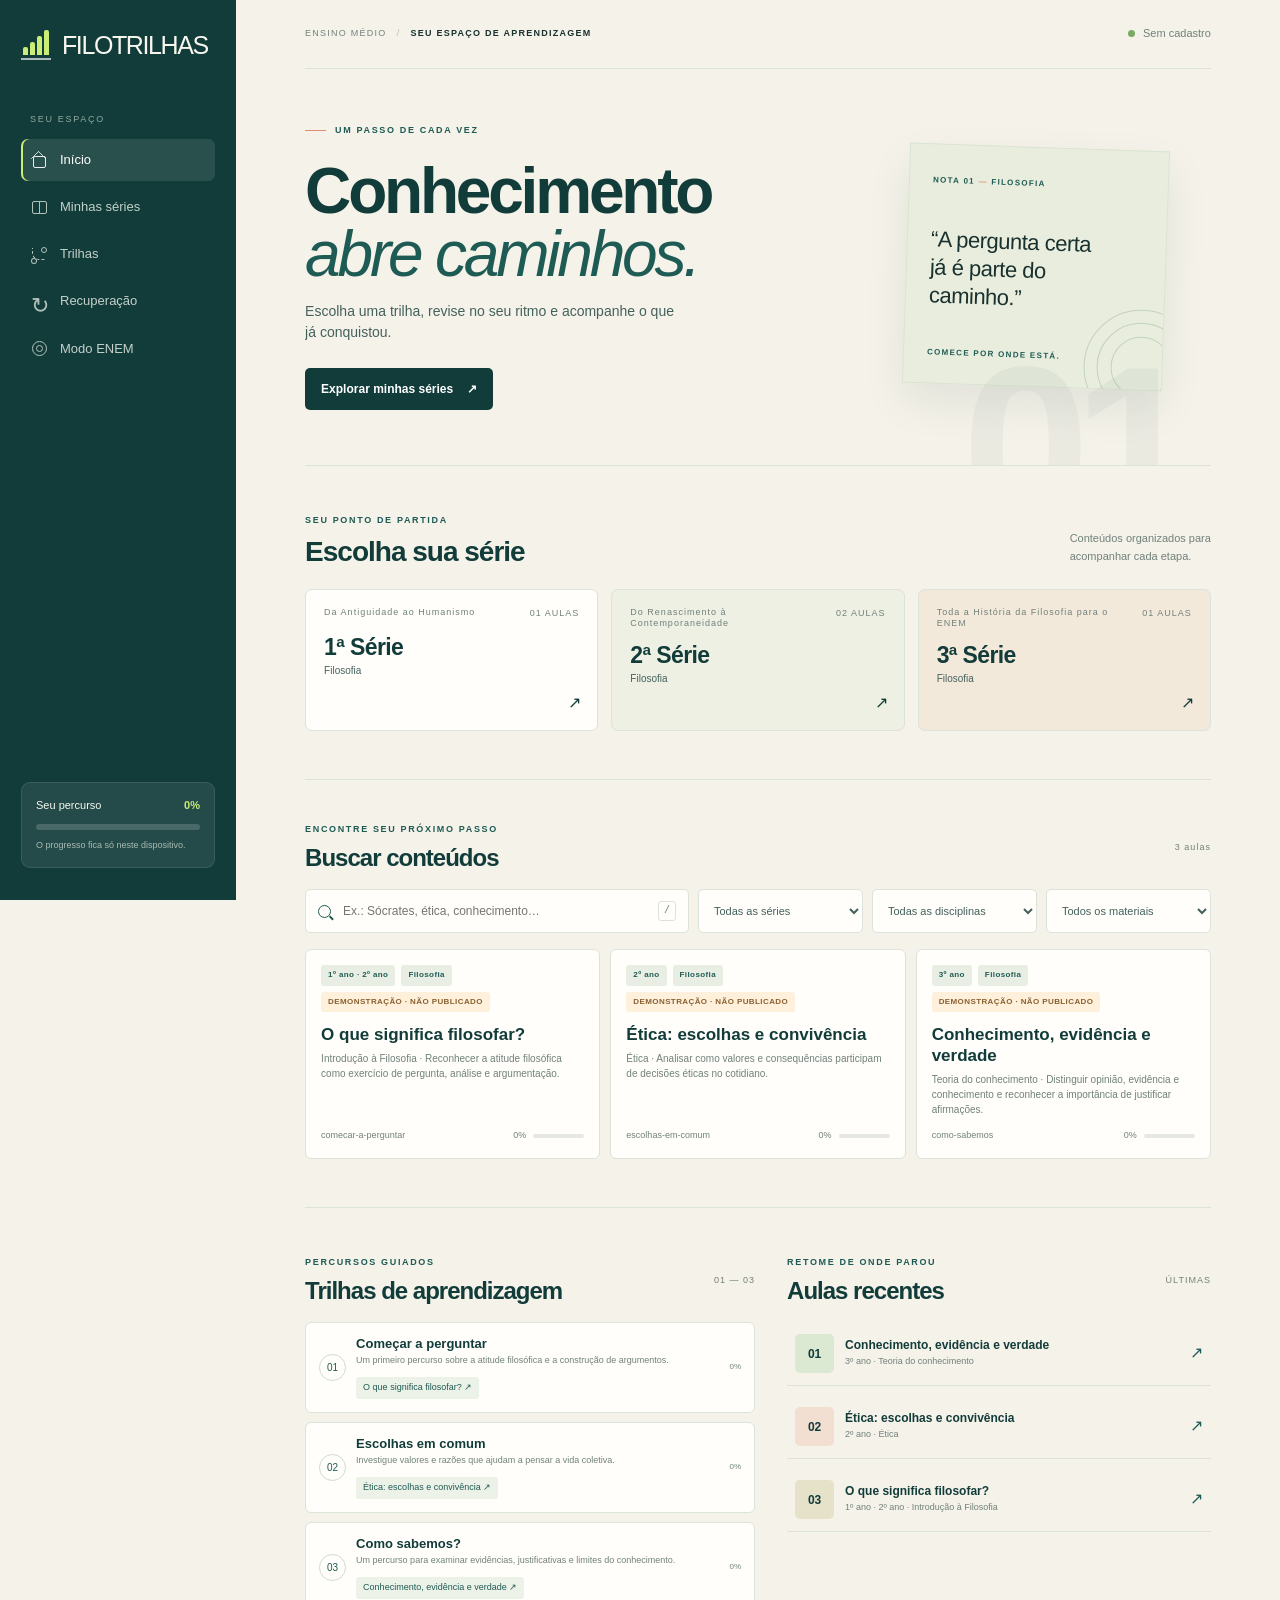
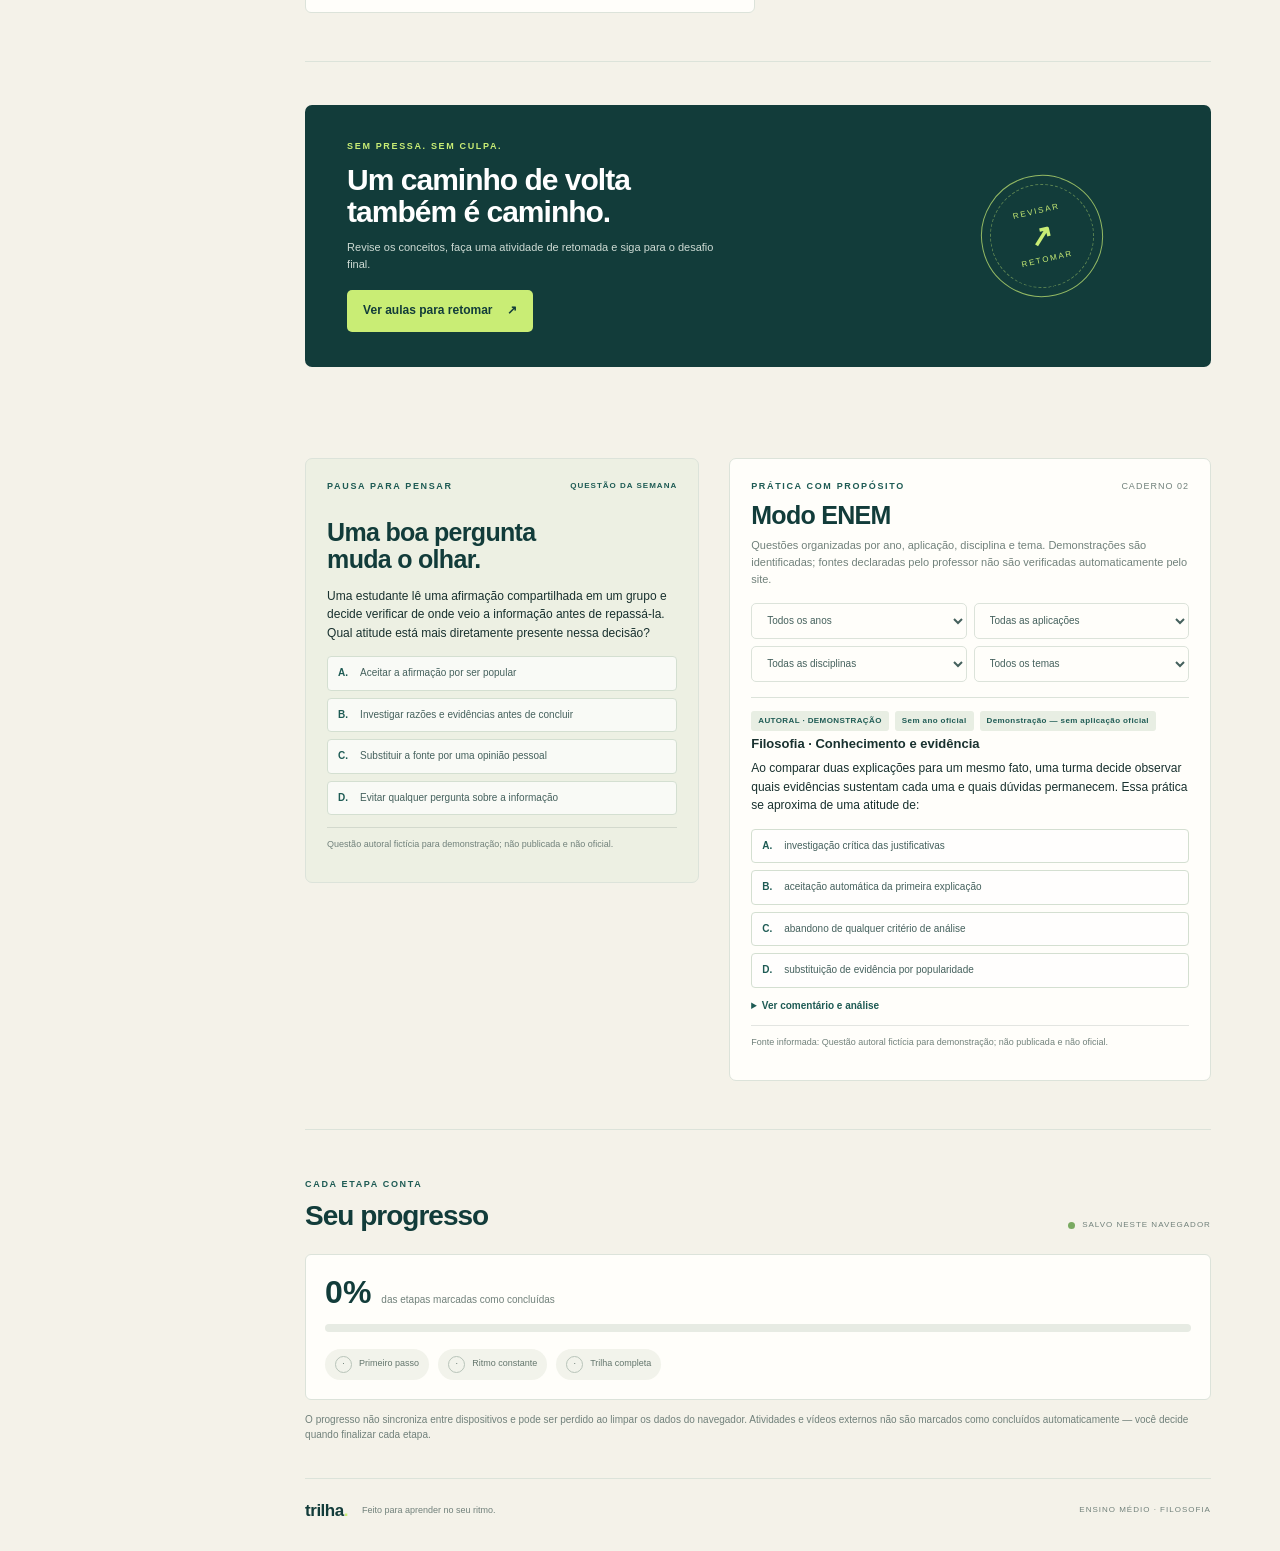
==== commit 53762122: "Update Filotrilhas wordmark" ====
--- a/index.html
+++ b/index.html
@@ -14,9 +14,9 @@
   <a class="skip-link" href="#conteudo">Pular para o conteúdo</a>
   <div class="app-shell">
     <aside class="sidebar" aria-label="Navegação principal">
-      <a class="brand" href="./" aria-label="Trilha — início">
+      <a class="brand" href="./" aria-label="FILOTRILHAS — início">
         <span class="brand-mark" aria-hidden="true"><i></i><i></i><i></i><i></i></span>
-        <span>trilha<span class="brand-period">.</span><small>ESTUDO EM MOVIMENTO</small></span>
+        <span>FILOTRILHAS</span>
       </a>
       <div class="nav-caption">SEU ESPAÇO</div>
       <nav class="primary-nav">
--- a/css/styles.css
+++ b/css/styles.css
@@ -12,3 +12,5 @@
 
 .video-published-field{display:flex!important;align-items:center;gap:8px;font-size:10px!important;color:var(--ink-2);padding:8px 10px;border:1px solid var(--line);border-radius:4px;background:#fffefa}.video-published-field input{width:auto;accent-color:var(--green)}.track-copy{min-width:0}.track-lessons{display:flex;flex-wrap:wrap;gap:6px;margin-top:9px}.track-lessons a,.track-lessons>span{font-size:9px;color:var(--green-2);background:#edf2e8;padding:4px 7px;border-radius:3px;text-decoration:none}.track-lessons a:hover{text-decoration:underline}.track-lesson-options{display:grid;grid-template-columns:repeat(2,minmax(0,1fr));gap:6px;width:100%}.track-lesson-options label{display:flex;align-items:flex-start;gap:7px;padding:7px;background:#fffefa;border:1px solid var(--line);border-radius:4px;font-size:10px;color:var(--ink-2)}.track-lesson-options input{width:auto;margin-top:2px;accent-color:var(--green)}.track-lesson-options small{display:block;font-size:8px;color:var(--muted);margin-top:2px}.teacher-enem-row button{padding:4px 5px;text-decoration:underline;text-underline-offset:2px}.teacher-enem-row button:hover{color:var(--green-2)}.teacher-tab:focus-visible,.track-lessons a:focus-visible{outline:2px solid var(--green-2)}
 @media(max-width:760px){.track-lesson-options{grid-template-columns:1fr}.track-lessons{gap:4px}}
+
+.brand > span:nth-of-type(2){font-weight:300}
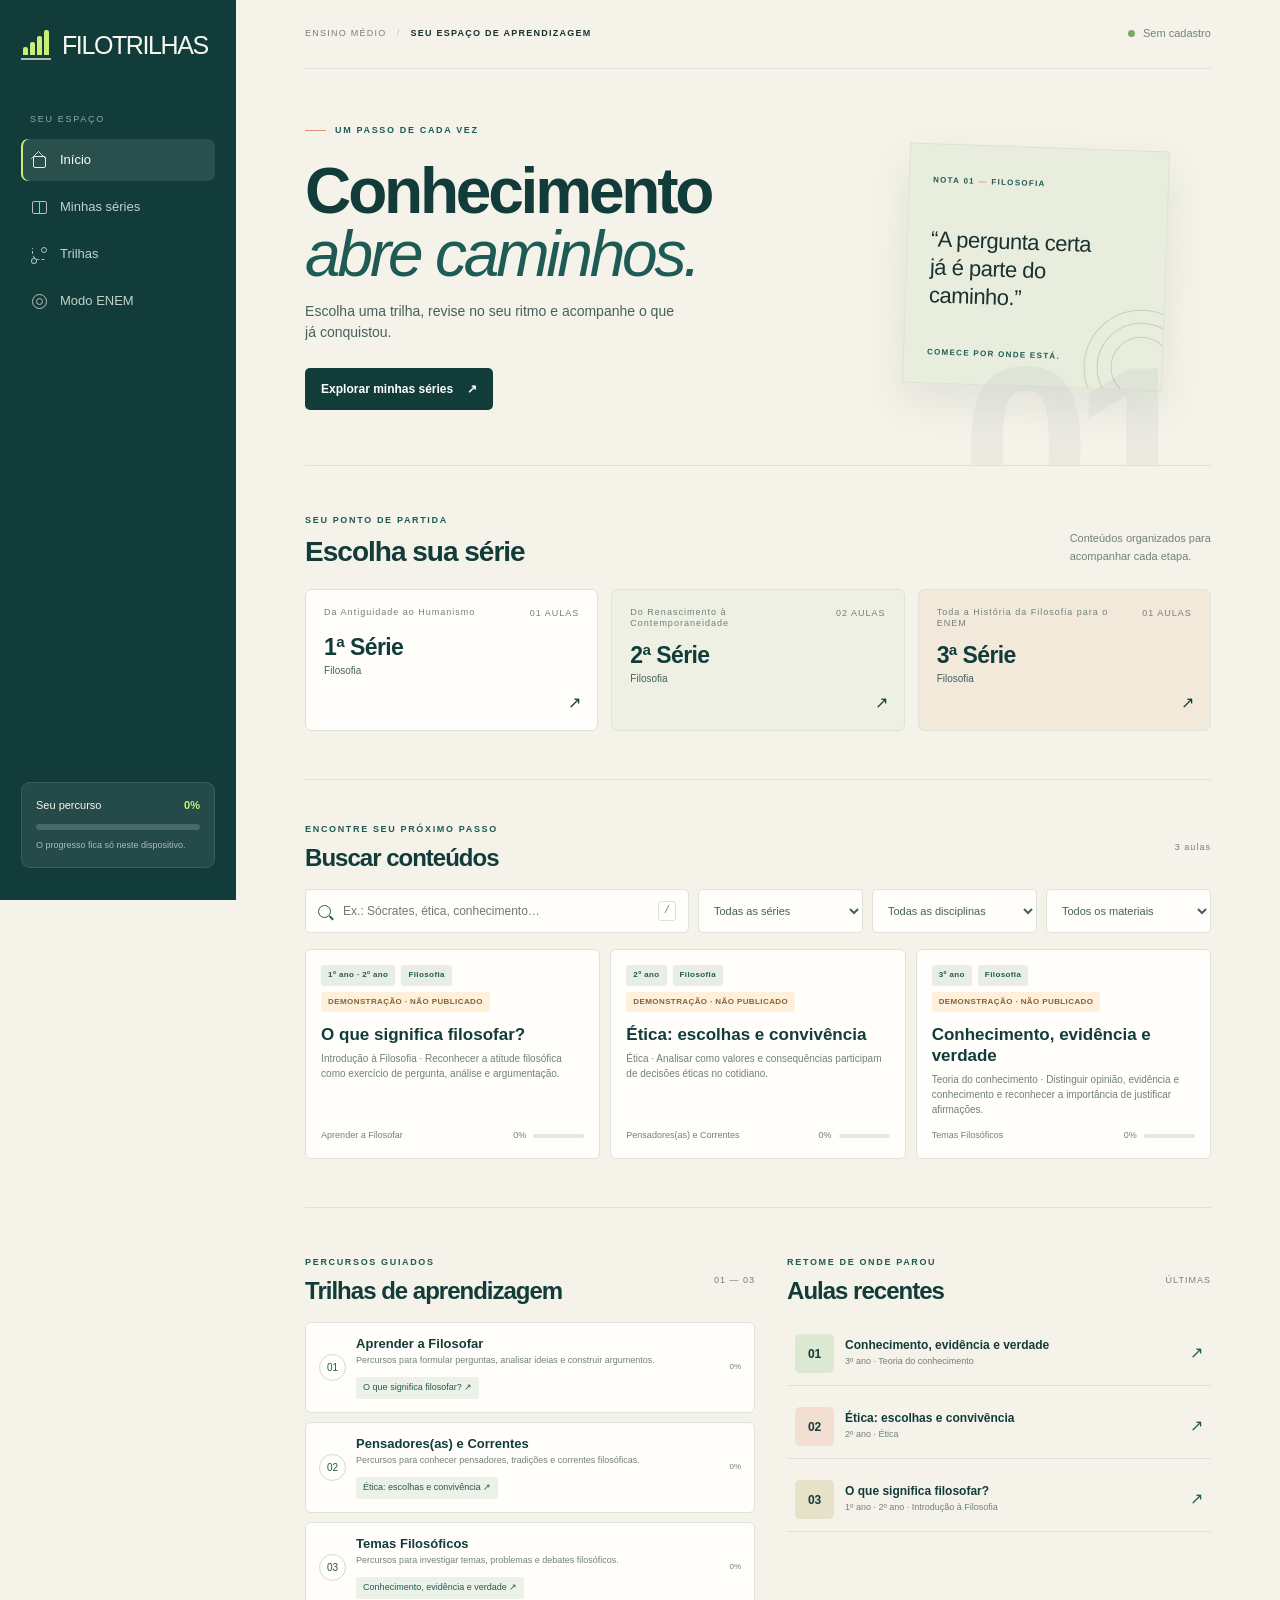
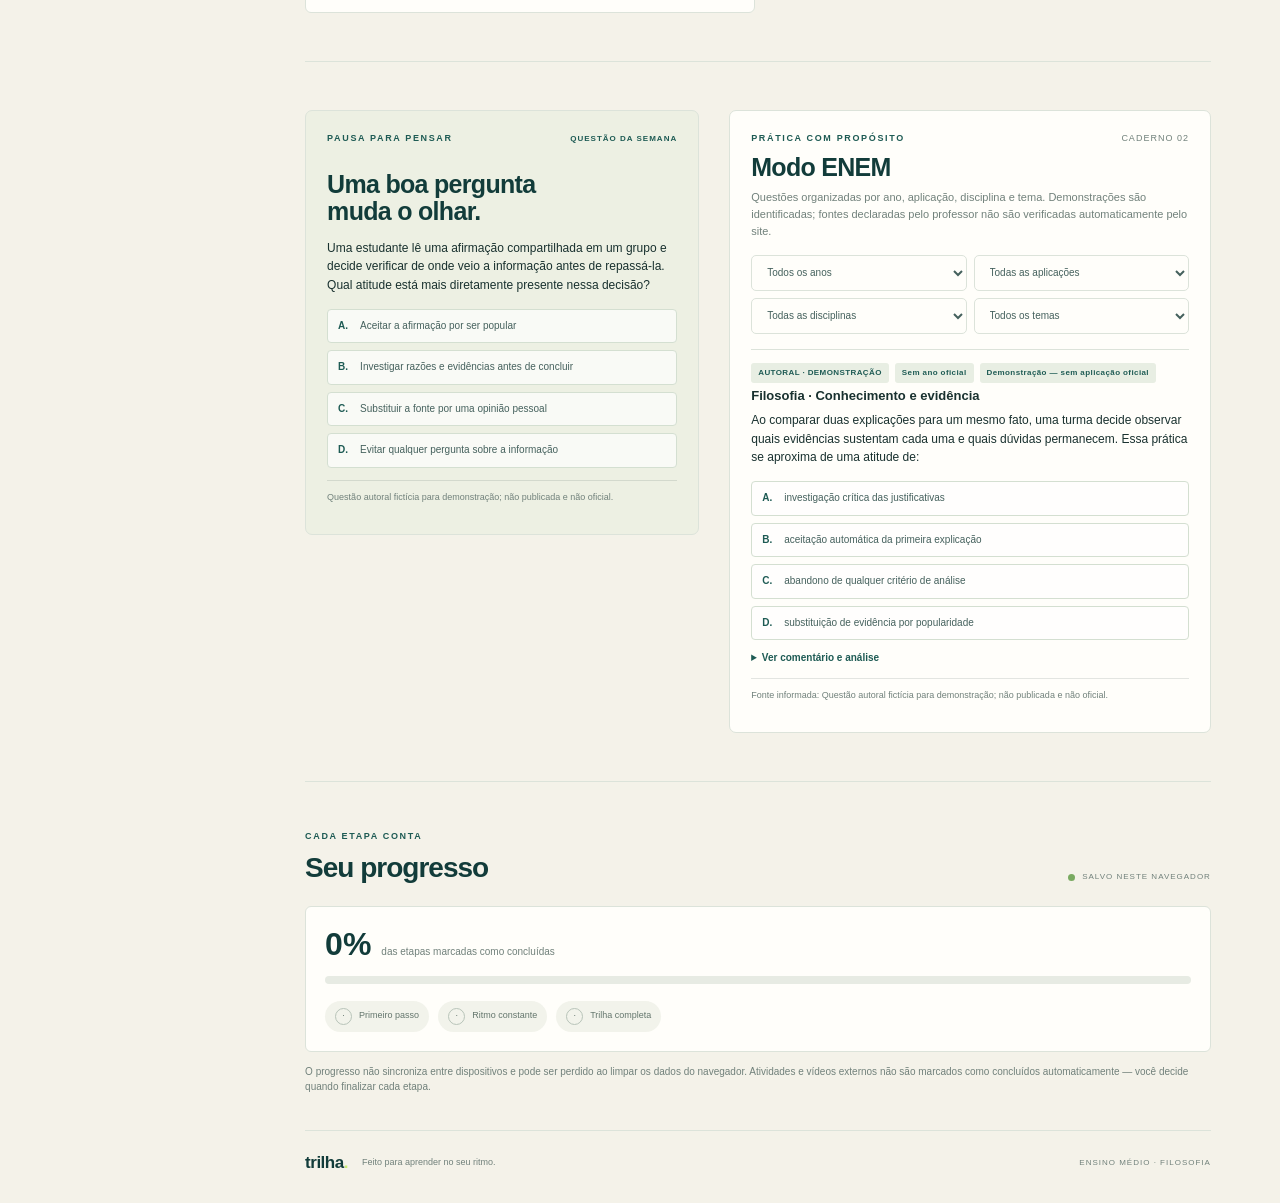
==== commit b86535dc: "Restructure learning paths and lesson content" ====
--- a/index.html
+++ b/index.html
@@ -23,7 +23,6 @@
         <a class="nav-link active" href="#inicio"><span class="nav-icon icon-home" aria-hidden="true"></span>Início</a>
         <a class="nav-link" href="#series"><span class="nav-icon icon-book" aria-hidden="true"></span>Minhas séries</a>
         <a class="nav-link" href="#trilhas"><span class="nav-icon icon-path" aria-hidden="true"></span>Trilhas</a>
-        <a class="nav-link" href="#recuperacao"><span class="nav-icon icon-refresh" aria-hidden="true"></span>Recuperação</a>
         <a class="nav-link" href="#enem"><span class="nav-icon icon-target" aria-hidden="true"></span>Modo ENEM</a>
       </nav>
       <div class="sidebar-bottom">
@@ -74,7 +73,7 @@
           <label class="search-box"><span class="search-symbol" aria-hidden="true"></span><span class="sr-only">Buscar por tema, filósofo ou palavra-chave</span><input id="search-input" type="search" placeholder="Ex.: Sócrates, ética, conhecimento…" autocomplete="off"><kbd>/</kbd></label>
           <label class="filter-label"><span class="sr-only">Filtrar por série</span><select id="filter-grade"><option value="">Todas as séries</option><option value="1º ano">1º ano</option><option value="2º ano">2º ano</option><option value="3º ano">3º ano</option></select></label>
           <label class="filter-label"><span class="sr-only">Filtrar por disciplina</span><select id="filter-subject"><option value="">Todas as disciplinas</option></select></label>
-          <label class="filter-label"><span class="sr-only">Filtrar por material</span><select id="filter-type"><option value="">Todos os materiais</option><option value="vídeo">Vídeo</option><option value="atividade">Atividade</option><option value="resumo">Resumo</option><option value="recuperação">Recuperação</option><option value="desafio">Desafio</option><option value="material">Material complementar</option></select></label>
+          <label class="filter-label"><span class="sr-only">Filtrar por conteúdo</span><select id="filter-type"><option value="">Todos os materiais</option><option value="vídeo">Vídeo</option><option value="atividade">Atividade Reflexiva</option><option value="resumo">Resumo do Conteúdo</option><option value="recommendation">Recomendações POP</option><option value="desafio">Pergunta complementar</option><option value="material">Referências</option></select></label>
         </form>
         <div id="search-results" class="lesson-list" aria-live="polite"></div>
       </section>
@@ -88,11 +87,6 @@
           <div class="section-heading compact-heading"><div><span class="eyebrow">RETOME DE ONDE PAROU</span><h2>Aulas recentes</h2></div><span class="section-index">ÚLTIMAS</span></div>
           <div id="recent-lessons" class="recent-list"></div>
         </div>
-      </section>
-
-      <section class="section-block recovery-section" id="recuperacao">
-        <div class="recovery-copy"><span class="eyebrow eyebrow-light">SEM PRESSA. SEM CULPA.</span><h2>Um caminho de volta<br>também é caminho.</h2><p>Revise os conceitos, faça uma atividade de retomada e siga para o desafio final.</p><a class="button button-light" href="#buscar" data-filter-recovery>Ver aulas para retomar <span aria-hidden="true">↗</span></a></div>
-        <div class="recovery-stamp" aria-hidden="true"><span>REVISAR</span><b>↗</b><span>RETOMAR</span></div>
       </section>
 
       <section class="section-block question-enem-grid">
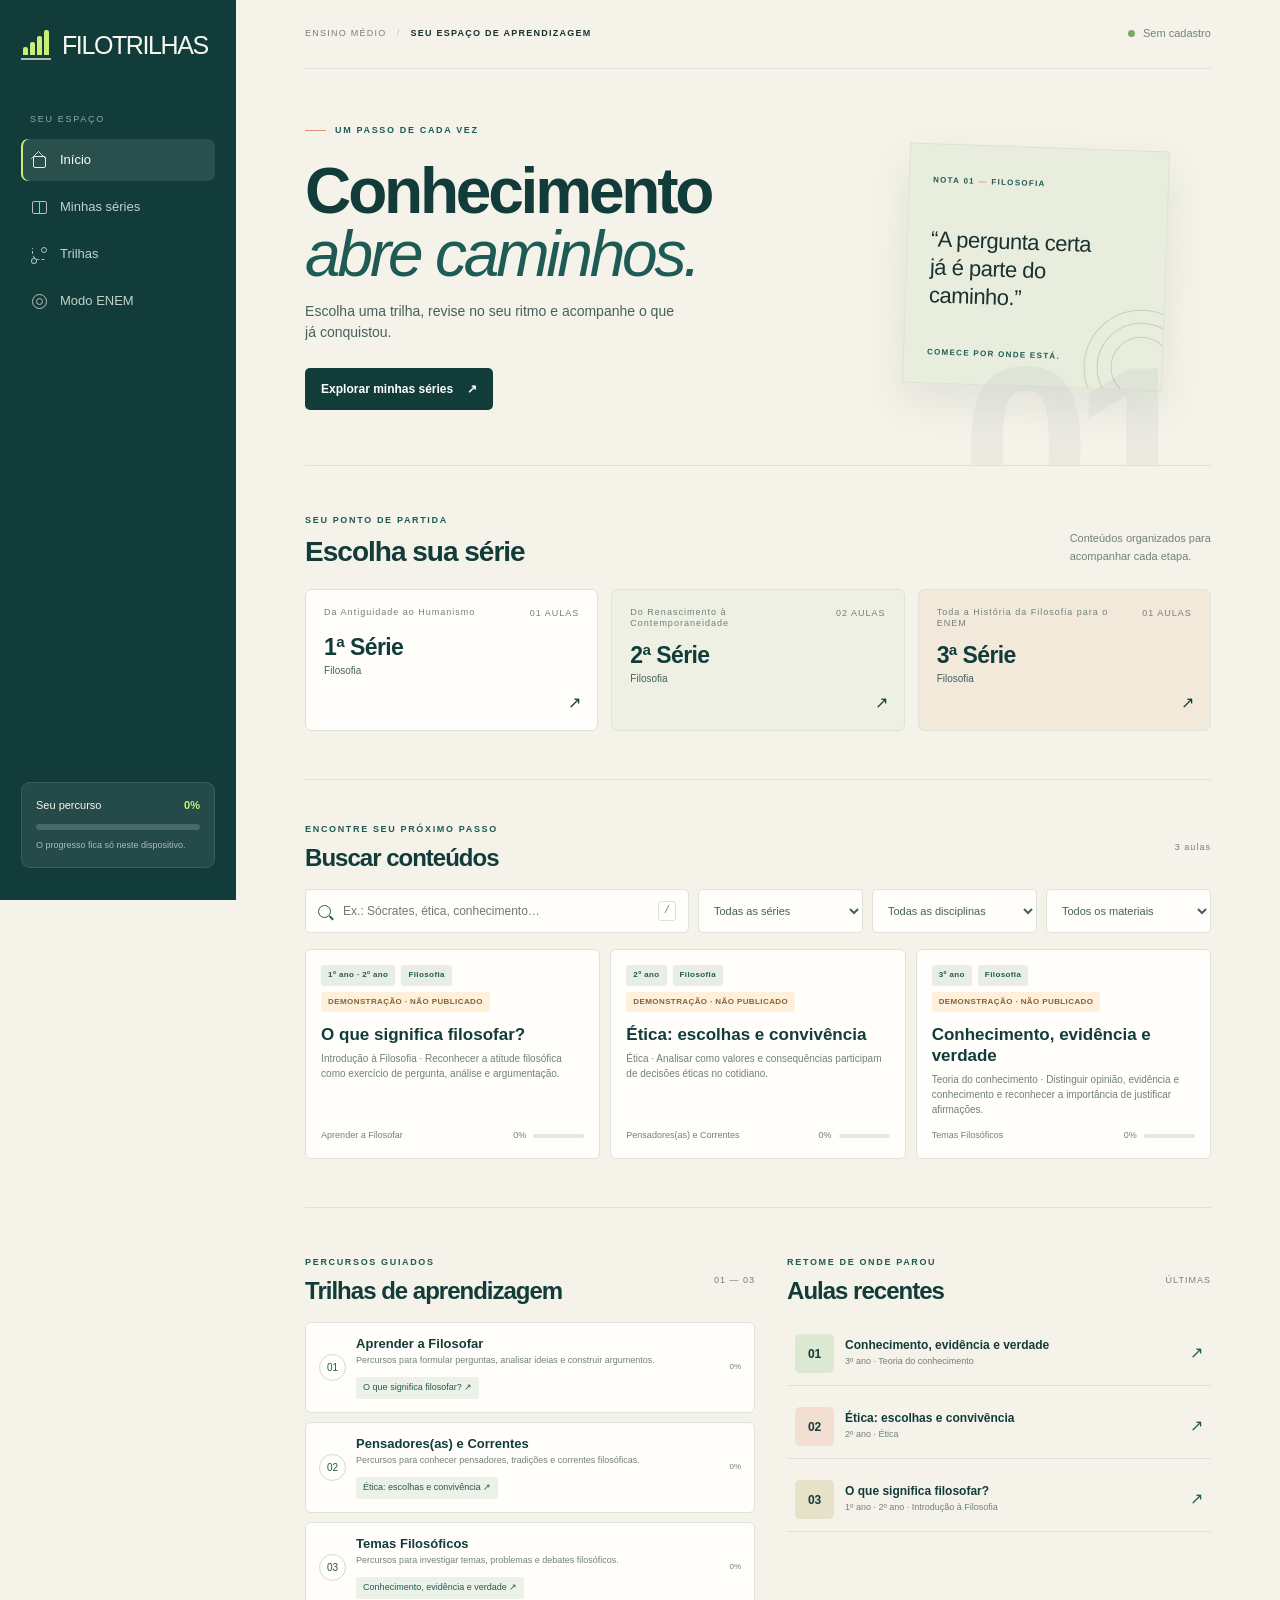
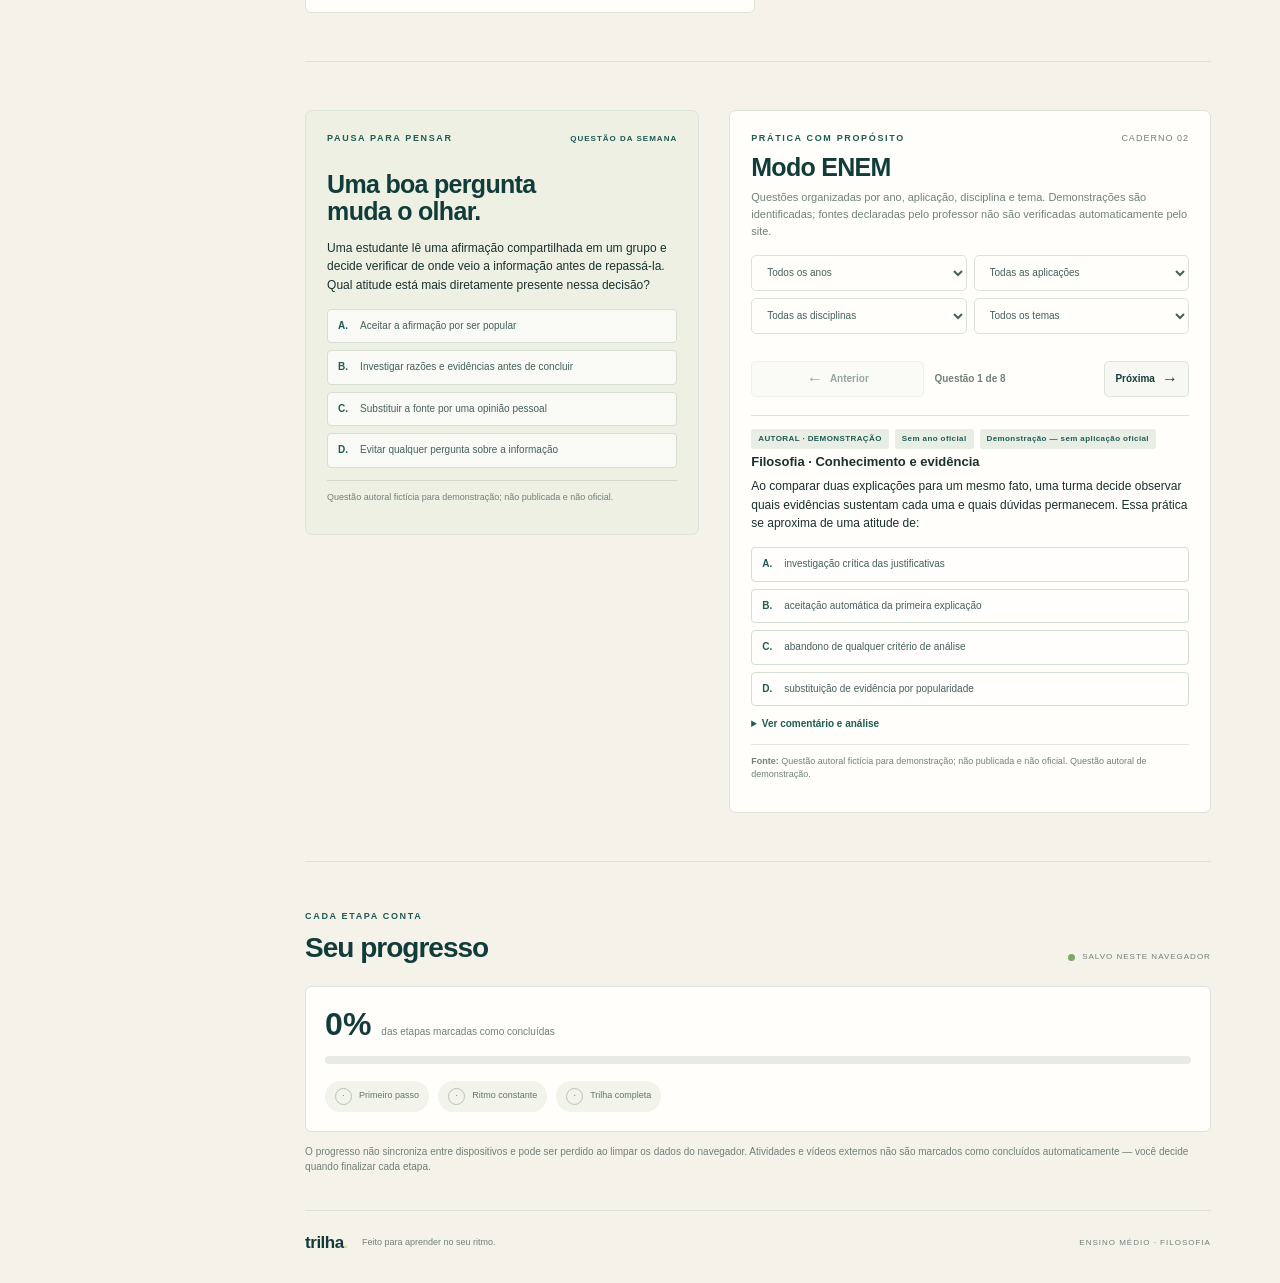
==== commit bc505759: "Paginate ENEM practice questions" ====
--- a/index.html
+++ b/index.html
@@ -105,7 +105,7 @@
             <label><span class="sr-only">Filtrar questões ENEM por disciplina</span><select id="enem-subject"><option value="">Todas as disciplinas</option></select></label>
             <label><span class="sr-only">Filtrar questões ENEM por tema</span><select id="enem-topic"><option value="">Todos os temas</option></select></label>
           </div>
-          <div id="enem-questions" class="enem-question-list"></div>
+          <div id="enem-questions" class="enem-question-list" role="region" aria-label="Questões filtradas do ENEM"></div>
         </div>
       </section>
 
--- a/css/styles.css
+++ b/css/styles.css
@@ -14,3 +14,8 @@
 @media(max-width:760px){.track-lesson-options{grid-template-columns:1fr}.track-lessons{gap:4px}}
 
 .brand > span:nth-of-type(2){font-weight:300}
+
+.answer-feedback.correct{color:#24551f;font-weight:750;border-left:3px solid #5d8c49;padding:7px 10px;background:#edf7e3;border-radius:2px}.answer-feedback.incorrect{color:#8a291f;font-weight:750;border-left:3px solid #c97a61;padding:7px 10px;background:#fff0e9;border-radius:2px}.question-source a{color:#123c3a;font-weight:700;text-decoration:underline;text-underline-offset:2px}.question-source a:focus-visible{outline:3px solid #c9ed75;outline-offset:2px}.option-button:disabled{cursor:not-allowed;opacity:.7}
+
+.enem-question-navigation{display:grid;grid-template-columns:1fr auto 1fr;align-items:center;gap:10px;margin:12px 0 8px}.enem-nav-button{min-height:36px;display:inline-flex;align-items:center;justify-content:center;gap:7px;padding:6px 10px;border:1px solid var(--line);border-radius:5px;background:#f8f8f2;color:var(--green);font-size:10px;font-weight:700}.enem-nav-button:last-child{justify-self:end}.enem-nav-button:hover:not(:disabled){border-color:var(--green-2);background:#edf4de}.enem-nav-button:disabled{cursor:not-allowed;opacity:.45}.enem-nav-button span[aria-hidden="true"]{font-size:16px;line-height:1}.enem-question-count{margin:0;color:var(--muted);font-size:10px;font-weight:700;text-align:center}.enem-question-list>.question-item{min-width:0}.enem-question-list .question-prompt{white-space:pre-line}
+@media(max-width:420px){.enem-question-navigation{gap:5px}.enem-nav-button{min-height:34px;padding:5px 7px;font-size:9px}.enem-question-count{font-size:9px}}
